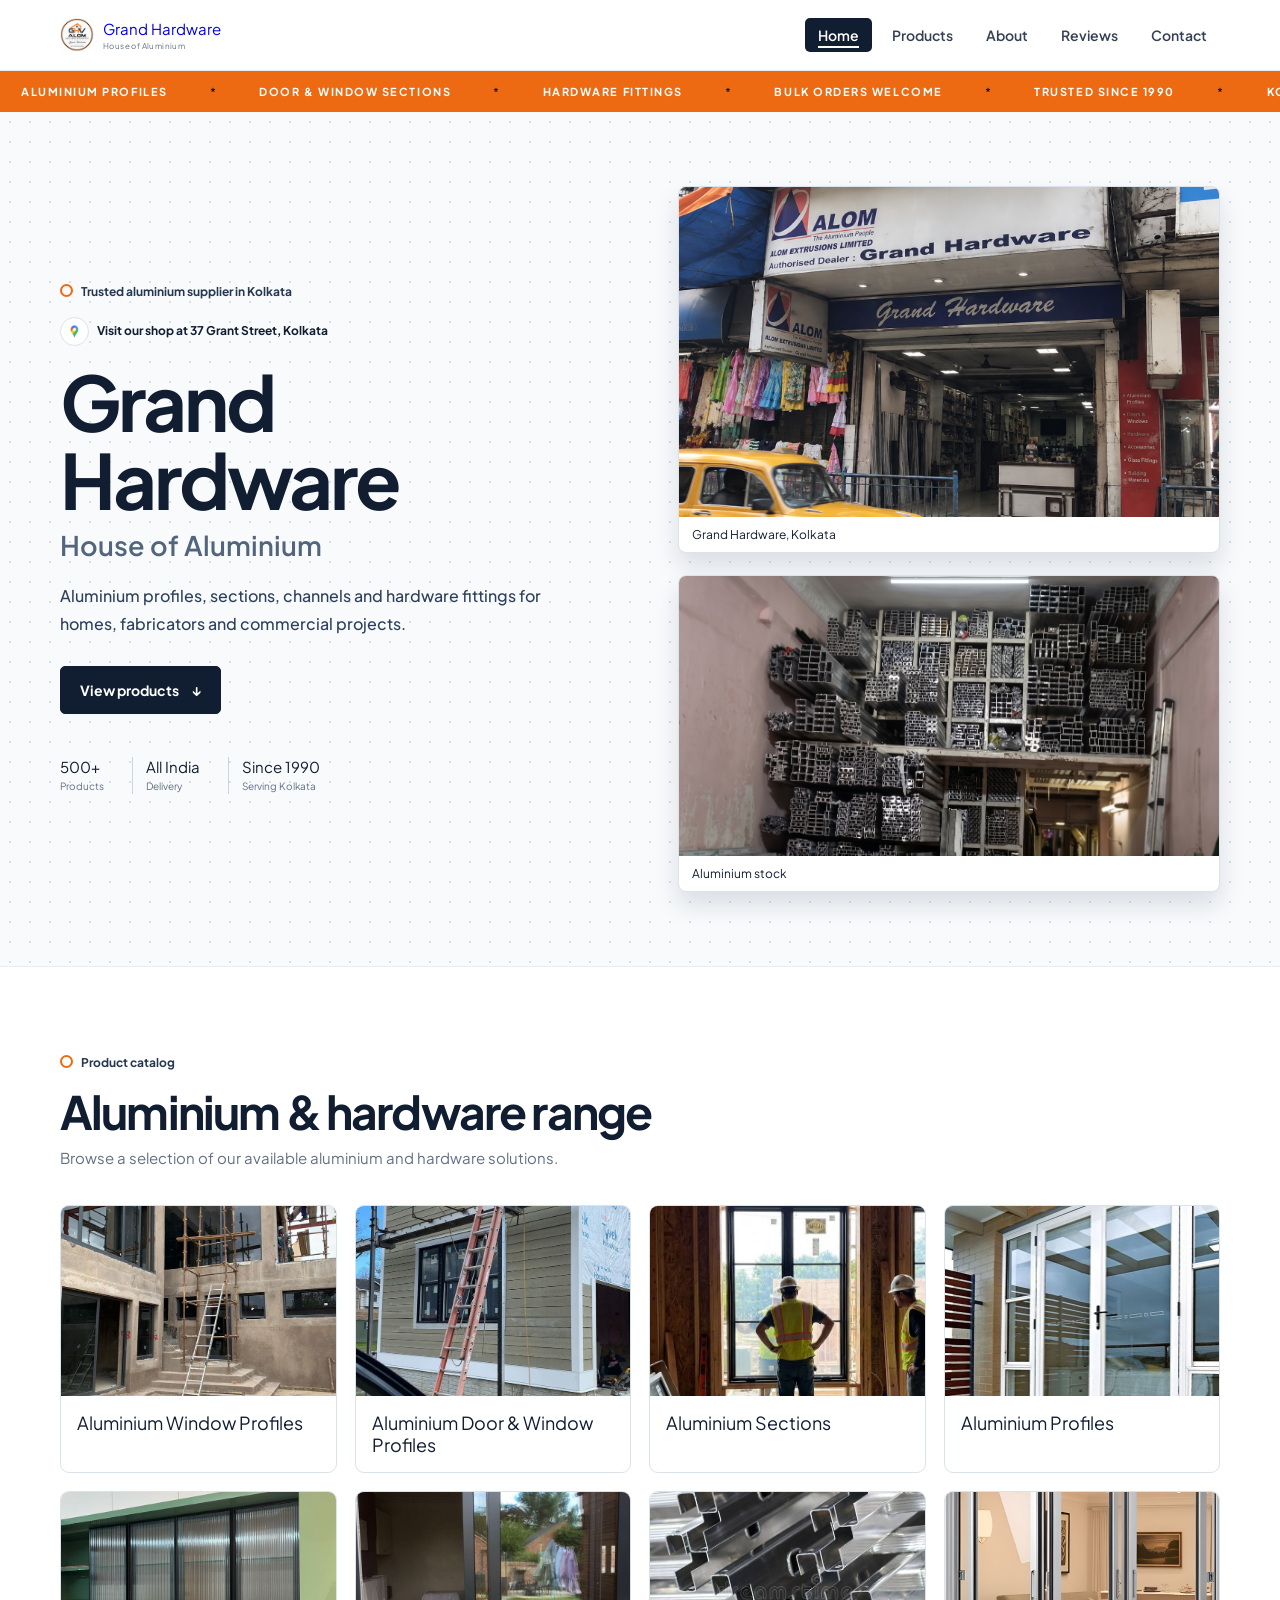
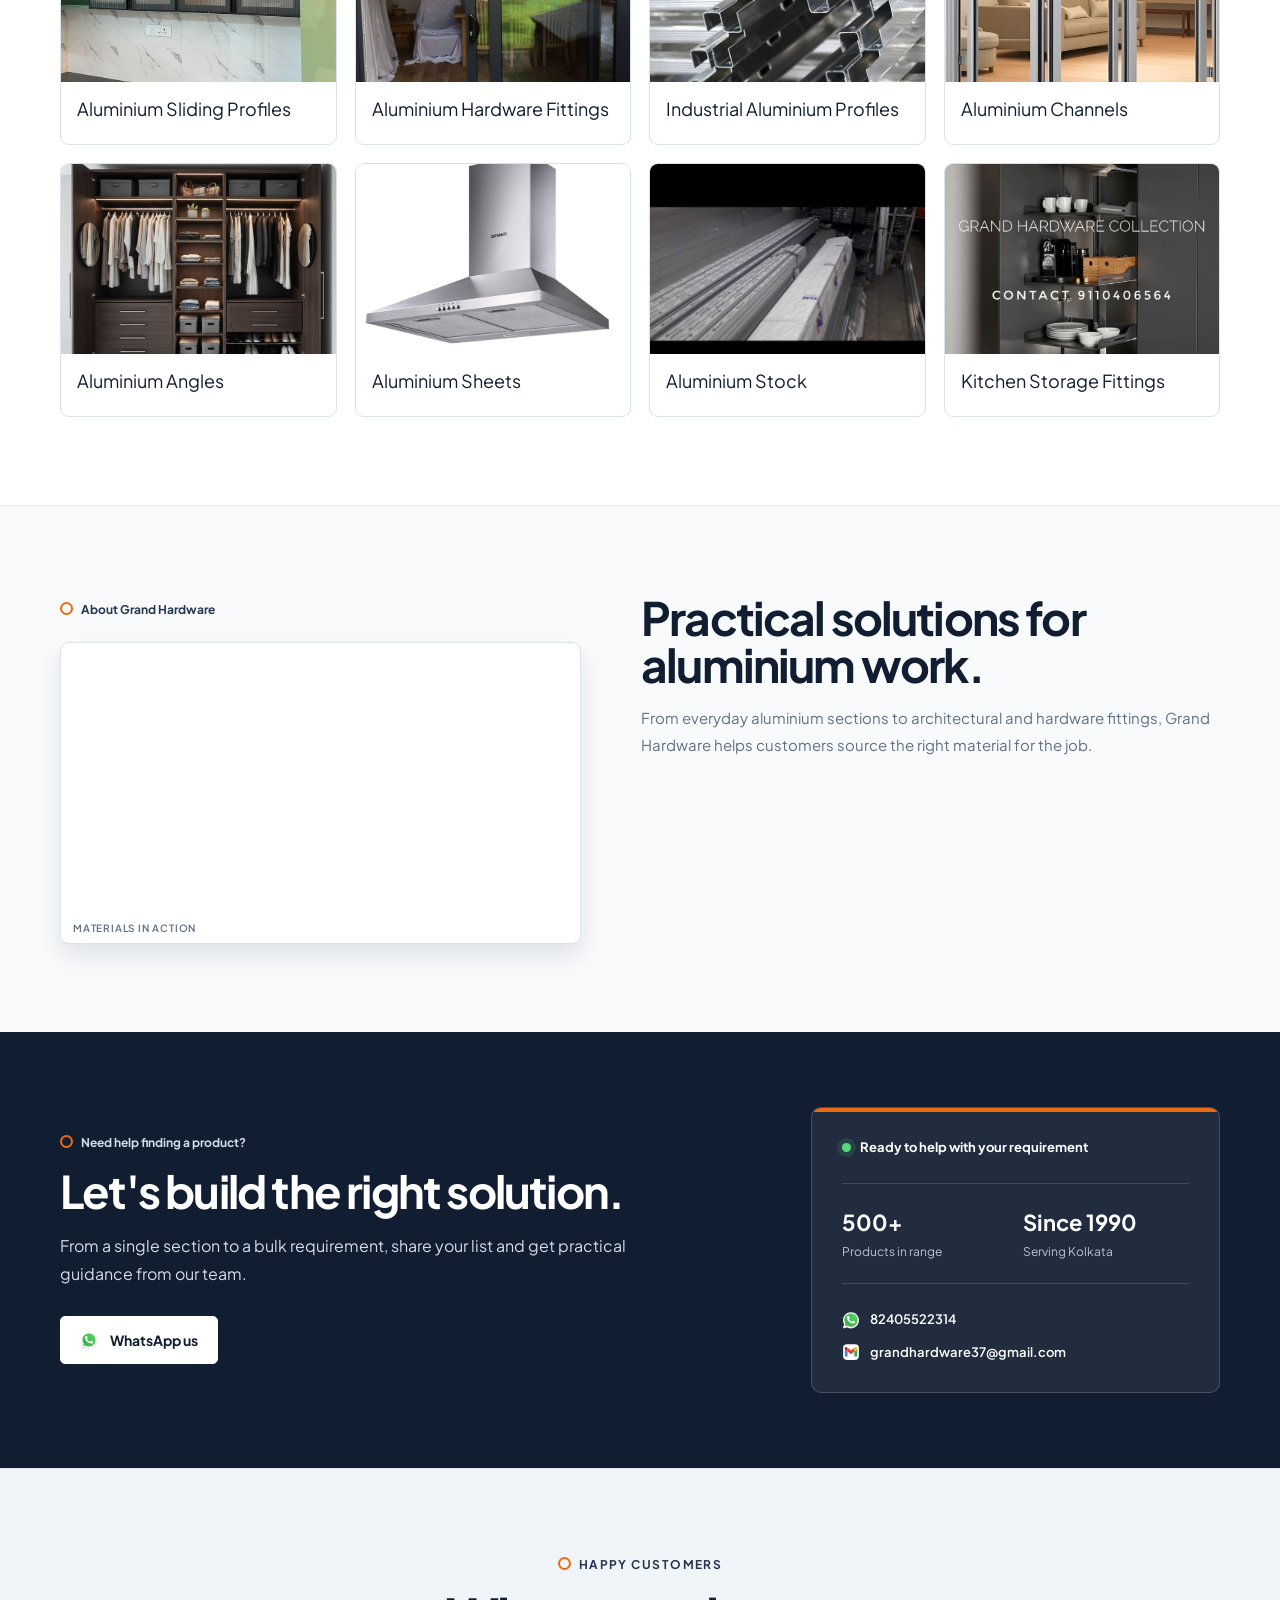
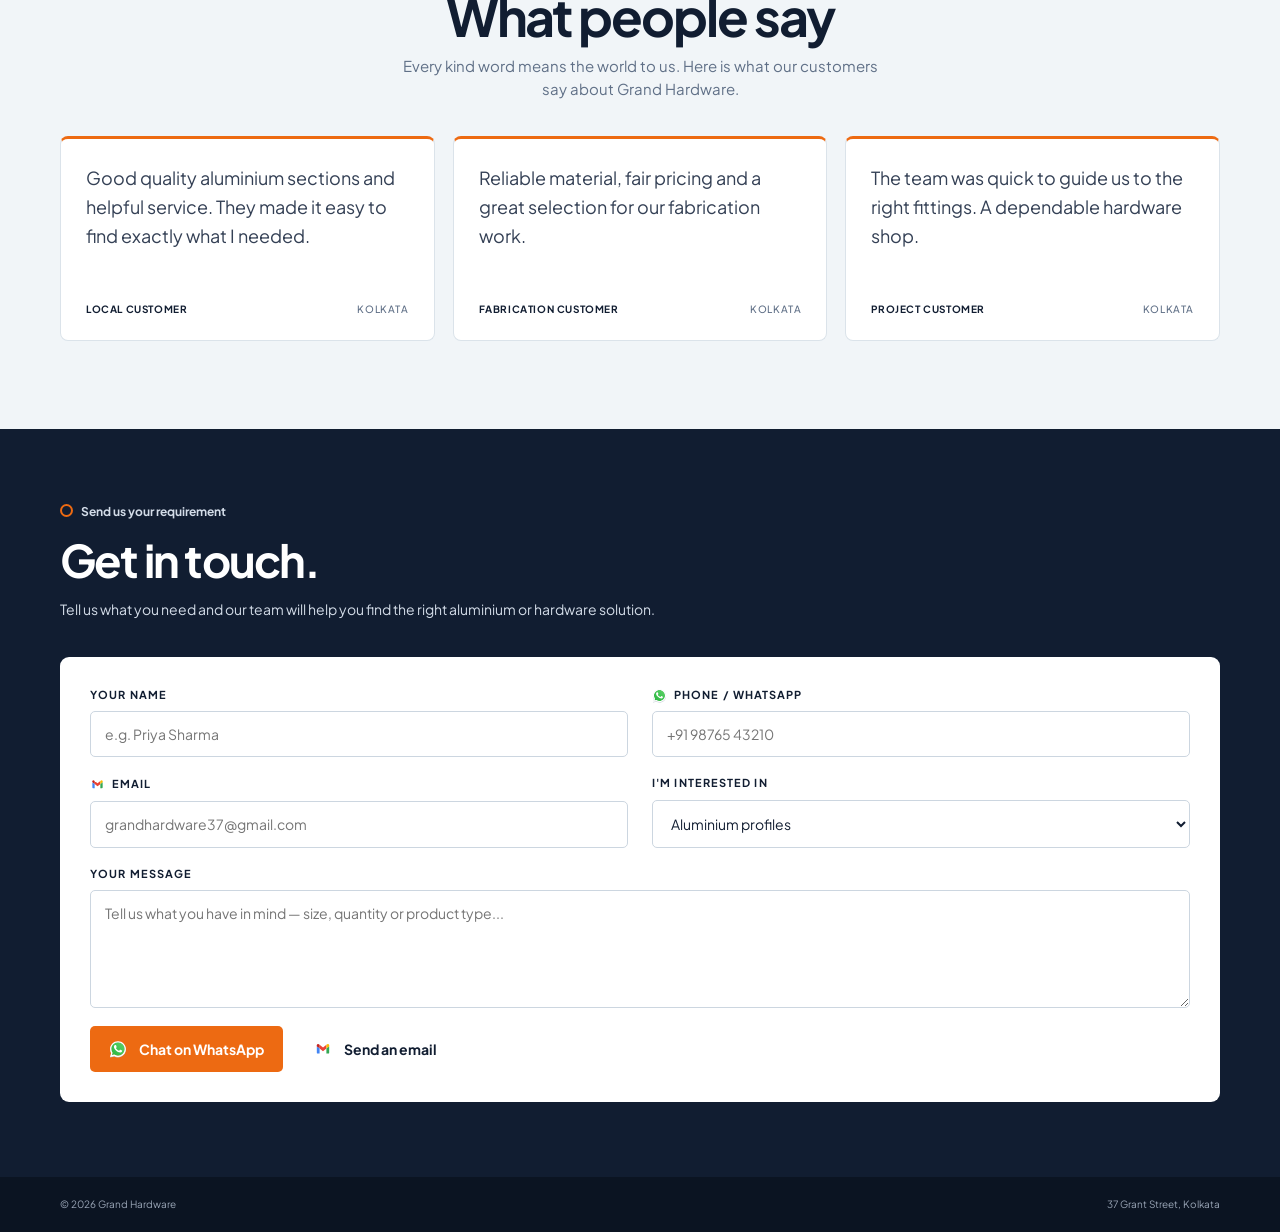
==== index.html @ 037e30e7 "Initial website" ====
<!doctype html>
<html lang="en">
<head>
  <meta charset="utf-8">
  <meta name="viewport" content="width=device-width, initial-scale=1">
  <meta name="description" content="Grand Hardware — aluminium profiles, sections and hardware fittings in Kolkata.">
  <title>Grand Hardware — House of Aluminium</title>
  <link rel="preconnect" href="https://fonts.googleapis.com">
  <link rel="preconnect" href="https://fonts.gstatic.com" crossorigin>
  <link href="https://fonts.googleapis.com/css2?family=Plus+Jakarta+Sans:wght@400;500;600;700;800&display=swap" rel="stylesheet">
  <link rel="stylesheet" href="style.css">
  <style>
    .reviews{background:#f1f5f8}.reviews-title{text-align:center}.reviews-title .label{letter-spacing:.12em;text-transform:uppercase}.reviews-title h2{font-size:52px}.reviews-title>p:last-child{margin-right:auto;margin-left:auto}.review-grid{display:grid;grid-template-columns:repeat(3,1fr);gap:18px}.review-grid blockquote{display:flex;flex-direction:column;min-height:205px;margin:0;padding:25px;background:#fff;border:1px solid var(--line);border-top:3px solid var(--orange);border-radius:8px}.review-grid blockquote>p{margin:0;color:#344055;font:400 18px/1.6 var(--serif)}.review-grid blockquote footer{display:flex;justify-content:space-between;margin-top:auto;padding:18px 0 0;background:transparent;color:var(--muted);font:500 10px var(--sans);text-transform:uppercase;letter-spacing:.06em}.review-grid blockquote b{color:var(--navy)}.contact-form-section{padding-top:0}.contact-heading{max-width:700px;padding-top:75px}.contact-heading>p:last-child{margin:15px 0 0;color:#d3dce8;font-size:14px;line-height:1.7}.contact-form{display:grid;grid-template-columns:1fr 1fr;gap:18px 24px;margin-top:35px;padding:30px;background:#fff;border-radius:9px;color:var(--navy)}.contact-form label{display:grid;gap:8px;font-size:11px;font-weight:700;letter-spacing:.1em;text-transform:uppercase}.contact-form input,.contact-form select,.contact-form textarea{width:100%;padding:13px 14px;border:1px solid #ccd6e0;border-radius:5px;background:#fff;color:var(--navy);font:400 14px var(--sans)}.contact-form input:focus,.contact-form select:focus,.contact-form textarea:focus{outline:2px solid rgba(237,106,18,.35);border-color:var(--orange)}.contact-form textarea{resize:vertical}.contact-form .message{grid-column:1/-1}.contact-form .button{justify-self:start;margin:0;border:0;cursor:pointer}@media(max-width:760px){.product-grid,.review-grid{grid-template-columns:repeat(2,1fr)}.reviews-title h2{font-size:37px}.contact-form{grid-template-columns:1fr;padding:20px}.contact-form .message{grid-column:auto}}@media(max-width:390px){.review-grid{grid-template-columns:1fr}}
  </style>
  <style>
    .ticker{overflow:hidden;background:var(--orange);color:#fff}.ticker-track{display:flex;width:max-content;animation:ticker-scroll 26s linear infinite}.ticker-items{display:flex;flex:none;align-items:center;gap:42px;padding:14px 21px;font:700 11px var(--sans);letter-spacing:.14em;text-transform:uppercase;white-space:nowrap}.ticker-items span::after{content:"*";margin-left:42px;color:#111d31}@keyframes ticker-scroll{to{transform:translateX(-50%)}}@media(prefers-reduced-motion:reduce){.ticker-track{animation:none}}
  </style>
  <style>
    .contact-icon{width:18px;height:18px;object-fit:contain}.contact-form label>span{display:flex;align-items:center;gap:7px}.field-icon{width:15px;height:15px;object-fit:contain}
  </style>
  <style>.contact-form .button.light{color:#fff;background:var(--orange);border-color:var(--orange)}</style>
  <style>.contact-actions{display:flex;flex-wrap:wrap;gap:12px}.contact-actions .button{margin:0}.email-button{color:var(--navy);background:#fff;border-color:var(--navy)}</style>
  <style>
    .contact-panel{display:grid;grid-template-columns:1.25fr .75fr;align-items:center;gap:70px}.contact-copy>p:last-of-type{max-width:570px;margin:18px 0 0;color:#d3dce8;font-size:16px;line-height:1.75}.contact-card{position:relative;overflow:hidden;padding:30px;background:rgba(255,255,255,.07);border:1px solid rgba(255,255,255,.16);border-radius:10px}.contact-card::before{content:"";position:absolute;top:0;left:0;width:100%;height:4px;background:var(--orange)}.availability{display:flex;align-items:center;gap:9px;margin:0;color:#fff;font-size:13px;font-weight:700}.availability span{width:9px;height:9px;background:#55d77a;border-radius:50%;box-shadow:0 0 0 5px rgba(85,215,122,.13)}.contact-stats{display:grid;grid-template-columns:1fr 1fr;gap:15px;margin:26px 0;padding:22px 0;border-top:1px solid rgba(255,255,255,.14);border-bottom:1px solid rgba(255,255,255,.14)}.contact-stats p{display:grid;gap:4px;margin:0}.contact-stats b{font-size:22px}.contact-stats span{color:#b8c4d4;font-size:12px}.contact-links{display:grid;gap:13px}.contact-links a{display:flex;align-items:center;gap:10px;color:#fff;font-size:13px;font-weight:600;text-decoration:none;word-break:break-word}.contact-links a:hover{color:#ffb37c}@media(max-width:760px){.contact-panel{grid-template-columns:1fr;gap:32px}.contact-card{padding:24px}.contact-copy>p:last-of-type{font-size:15px}}
  </style>
  <style>
    .hero-location{display:inline-flex;align-items:center;gap:8px;margin:0 0 17px;color:var(--navy);font-size:12px;font-weight:700;text-decoration:none}.hero-location img{width:29px;height:29px;padding:4px;background:#fff;border:1px solid var(--line);border-radius:50%;object-fit:contain}.hero-location:hover{color:var(--orange)}.location{background:#fff}.location-grid{display:grid;grid-template-columns:.7fr 1fr;align-items:center;gap:80px}.location-marker{display:grid;place-items:center;min-height:300px;background:radial-gradient(circle at 50% 50%,#fff 0 36%,#e9f0f5 37% 100%);border:1px solid var(--line);border-radius:12px}.location-marker img{width:min(220px,70%);height:220px;object-fit:contain;mix-blend-mode:multiply}.location h2{font-size:46px}.location address{margin:22px 0 12px;color:var(--navy);font-size:18px;font-style:normal;font-weight:700;line-height:1.65}.location div>p:last-of-type{max-width:520px;margin:0;color:var(--muted);font-size:16px;line-height:1.75}@media(max-width:760px){.location-grid{grid-template-columns:1fr;gap:30px}.location-marker{min-height:220px}.location-marker img{width:160px;height:160px}.location h2{font-size:37px}}
  </style>
  <style>
    body.intro-open{overflow:hidden}.intro-screen{position:fixed;z-index:100;inset:0;display:grid;place-items:center;overflow:hidden;padding:30px;background:radial-gradient(circle at 15% 20%,#253b5b 0,transparent 30%),radial-gradient(circle at 85% 80%,rgba(237,106,18,.25) 0,transparent 28%),var(--navy);color:#fff;transition:opacity .45s ease,visibility .45s}.intro-screen::before{content:"";position:absolute;inset:24px;border:1px solid rgba(255,255,255,.16);pointer-events:none}.intro-screen.is-hidden{opacity:0;visibility:hidden}.intro-content{position:relative;z-index:1;display:grid;justify-items:center;max-width:720px;text-align:center}.intro-logo{width:150px;height:150px;object-fit:cover;border:5px solid var(--orange);border-radius:50%;box-shadow:0 16px 42px rgba(0,0,0,.35)}.intro-content p{margin:24px 0 12px;color:#ffb37c;font-size:12px;font-weight:800;letter-spacing:.18em;text-transform:uppercase}.intro-content h1{margin:0;font-size:clamp(38px,6vw,74px);font-weight:800;letter-spacing:-.055em;line-height:.98}.intro-content strong{max-width:520px;margin-top:22px;color:#d7e0ec;font-size:16px;line-height:1.6}.intro-enter{display:inline-flex;align-items:center;gap:18px;margin-top:34px;padding:15px 22px;border:1px solid var(--orange);border-radius:5px;background:var(--orange);color:#fff;font:700 14px var(--sans);cursor:pointer;transition:transform .2s,background .2s}.intro-enter:hover{transform:translateY(-3px);background:#ff7a1a}.intro-enter span{font-size:20px;line-height:0}@media(max-width:600px){.intro-screen{padding:24px}.intro-screen::before{inset:14px}.intro-logo{width:120px;height:120px}.intro-content strong{font-size:14px}.intro-enter{margin-top:28px}}
  </style>
  <style>
    .intro-loader{display:grid;gap:11px;width:min(260px,80vw);margin-top:34px;text-align:left}.intro-loader span{display:block;height:4px;overflow:hidden;background:rgba(255,255,255,.22);border-radius:999px}.intro-loader span::after{content:"";display:block;width:0;height:100%;background:var(--orange);border-radius:inherit;animation:intro-load 5s linear forwards}.intro-loader b{color:#d7e0ec;font-size:11px;letter-spacing:.1em;text-transform:uppercase}@keyframes intro-load{to{width:100%}}
  </style>
  <style>.intro-content h1{font-weight:600}.intro-loader span::after{animation-duration:2s}</style>
  <style>
    .about-content{display:grid;grid-template-columns:1fr 230px;align-items:center;gap:32px}.about-video{overflow:hidden;margin:0;border:1px solid var(--line);border-radius:9px;background:#fff;box-shadow:0 12px 24px rgba(20,34,53,.1)}.about-video video{display:block;width:100%;height:165px;object-fit:cover}.about-video figcaption{padding:9px 12px;color:var(--muted);font:600 10px var(--sans);letter-spacing:.08em;text-transform:uppercase}@media(max-width:760px){.about-content{grid-template-columns:1fr;gap:24px}.about-video{max-width:300px}.about-video video{height:190px}}
  </style>
  <style>
    .about-grid{grid-template-columns:.9fr 1fr}.about-side .about-video{width:100%;margin-top:25px}.about-content{display:block}.about-video video{height:270px}@media(max-width:760px){.about-grid{grid-template-columns:1fr}.about-side .about-video{max-width:none}.about-video video{height:240px}}
  </style>
</head>
<body class="intro-open">
  <section class="intro-screen" aria-label="Welcome to Grand Hardware">
    <div class="intro-content">
      <img class="intro-logo" src="logo/WhatsApp%20Image%202026-09-14%20at%2010.08.38%20PM.jpeg" alt="Grand Hardware logo">
      <p>Grand Hardware · Kolkata</p>
      <h1>ALUMINIUM. HARDWARE.<br>BUILT TO LAST.</h1>
      <strong>Trusted materials for homes, fabricators and commercial projects.</strong>
      <div class="intro-loader" aria-label="Loading website"><span></span><b>Loading your experience</b></div>
    </div>
  </section>
  <header class="header">
    <div class="container nav-wrap">
      <a class="brand" href="#home"><img src="logo/WhatsApp%20Image%202026-09-14%20at%2010.08.38%20PM.jpeg" alt="Grand Hardware logo"><span><b>Grand Hardware</b><small>House of Aluminium</small></span></a>
      <button class="menu-button" aria-label="Open menu" aria-expanded="false">Menu</button>
      <nav class="nav" aria-label="Main navigation"><a class="active" href="#home">Home</a><a href="#products">Products</a><a href="#about">About</a><a href="#reviews">Reviews</a><a href="#contact">Contact</a></nav>
    </div>
  </header>
  <section class="ticker" aria-label="Grand Hardware highlights">
    <div class="ticker-track">
      <div class="ticker-items"><span>Aluminium Profiles</span><span>Door &amp; Window Sections</span><span>Hardware Fittings</span><span>Bulk Orders Welcome</span><span>Trusted Since 1990</span><span>Kolkata Delivery</span></div>
      <div class="ticker-items" aria-hidden="true"><span>Aluminium Profiles</span><span>Door &amp; Window Sections</span><span>Hardware Fittings</span><span>Bulk Orders Welcome</span><span>Trusted Since 1990</span><span>Kolkata Delivery</span></div>
    </div>
  </section>

  <main>
    <section class="hero" id="home">
      <div class="container hero-grid">
        <div class="hero-copy">
          <p class="label">Trusted aluminium supplier in Kolkata</p>
          <a class="hero-location" href="https://www.google.com/maps/search/?api=1&amp;query=37+Grant+Street,+Kolkata,+West+Bengal+700013" target="_blank" rel="noopener"><img src="map%20logo/f1f869091988a0e482808ad072201080.jpg" alt="Map pin"><span>Visit our shop at 37 Grant Street, Kolkata</span></a>
          <h1>Grand Hardware</h1>
          <p class="subhead">House of Aluminium</p>
          <p class="intro">Aluminium profiles, sections, channels and hardware fittings for homes, fabricators and commercial projects.</p>
          <a class="button" href="#products">View products <span>↓</span></a>
          <div class="quick-stats"><span><b>500+</b> Products</span><span><b>All India</b> Delivery</span><span><b>Since 1990</b> Serving Kolkata</span></div>
        </div>
        <div class="shop-images">
          <figure class="shop-main"><img src="product%20image%20box/shop4.png" alt="Grand Hardware shop front"><figcaption>Grand Hardware, Kolkata</figcaption></figure>
          <figure class="shop-small"><img src="product%20image%20box/stock.png" alt="Aluminium stock at Grand Hardware"><figcaption>Aluminium stock</figcaption></figure>
        </div>
      </div>
    </section>

    <section class="products section" id="products">
      <div class="container">
        <div class="section-title"><p class="label">Product catalog</p><h2>Aluminium &amp; hardware range</h2><p>Browse a selection of our available aluminium and hardware solutions.</p></div>
        <div class="product-grid">
          <article class="product-card"><div class="product-image"><img src="product%20image%20box/1.jpg.jpeg" alt="Aluminium window installation" loading="lazy" decoding="async"></div><h3>Aluminium Window Profiles</h3></article>
          <article class="product-card"><div class="product-image"><img src="product%20image%20box/2.jpg.jpeg" alt="Aluminium window frame installation" loading="lazy" decoding="async"></div><h3>Aluminium Door &amp; Window Profiles</h3></article>
          <article class="product-card"><div class="product-image"><img src="product%20image%20box/3.jpg.jpeg" alt="Aluminium profile work" loading="lazy" decoding="async"></div><h3>Aluminium Sections</h3></article>
          <article class="product-card"><div class="product-image"><img src="product%20image%20box/4.jpg.jpeg" alt="Aluminium product" loading="lazy" decoding="async"></div><h3>Aluminium Profiles</h3></article>
          <article class="product-card"><div class="product-image"><img src="product%20image%20box/5.jpg.jpeg" alt="Aluminium work" loading="lazy" decoding="async"></div><h3>Aluminium Sliding Profiles</h3></article>
          <article class="product-card"><div class="product-image"><img src="product%20image%20box/6.jpg.jpeg" alt="Aluminium fitting" loading="lazy" decoding="async"></div><h3>Aluminium Hardware Fittings</h3></article>
          <article class="product-card"><div class="product-image"><img src="product%20image%20box/7.jpg.jpeg" alt="Aluminium product detail" loading="lazy" decoding="async"></div><h3>Industrial Aluminium Profiles</h3></article>
          <article class="product-card"><div class="product-image"><img src="product%20image%20box/8.jpg.jpeg" alt="Aluminium product" loading="lazy" decoding="async"></div><h3>Aluminium Channels</h3></article>
          <article class="product-card"><div class="product-image"><img src="product%20image%20box/9.jpg.jpeg" alt="Aluminium product" loading="lazy" decoding="async"></div><h3>Aluminium Angles</h3></article>
          <article class="product-card"><div class="product-image"><img src="product%20image%20box/11.jpg.jpeg" alt="Aluminium hardware product" loading="lazy" decoding="async"></div><h3>Aluminium Sheets</h3></article>
          <article class="product-card"><div class="product-image"><img src="product%20image%20box/6145209314604421804.jpg" alt="Aluminium stock bundles" loading="lazy" decoding="async"></div><h3>Aluminium Stock</h3></article>
          <article class="product-card"><div class="product-image"><img src="product%20image%20box/6145209314604421810.jpg" alt="Kitchen hardware storage fitting" loading="lazy" decoding="async"></div><h3>Kitchen Storage Fittings</h3></article>
        </div>
      </div>
    </section>

    <section class="section about" id="about"><div class="container about-grid"><div class="about-side"><p class="label">About Grand Hardware</p><figure class="about-video"><video autoplay muted loop playsinline aria-label="Aluminium installation work"><source src="video/Workers_processing_and_installin%E2%80%A6_20260915000203_gwr_video_mvp.mp4" type="video/mp4"></video><figcaption>Materials in action</figcaption></figure></div><div class="about-content"><h2>Practical solutions for aluminium work.</h2><p>From everyday aluminium sections to architectural and hardware fittings, Grand Hardware helps customers source the right material for the job.</p></div></div></section>
    <section class="contact" id="contact">
      <div class="container contact-panel">
        <div class="contact-copy"><p class="label">Need help finding a product?</p><h2>Let's build the right solution.</h2><p>From a single section to a bulk requirement, share your list and get practical guidance from our team.</p><a class="button light" href="https://wa.me/82405522314" target="_blank" rel="noopener"><img class="contact-icon" src="all%20svg%20logo/whatsapp-svgrepo-com.svg" alt="">WhatsApp us</a></div>
        <aside class="contact-card">
          <p class="availability"><span></span>Ready to help with your requirement</p>
          <div class="contact-stats"><p><b>500+</b><span>Products in range</span></p><p><b>Since 1990</b><span>Serving Kolkata</span></p></div>
          <div class="contact-links"><a href="tel:82405522314"><img class="contact-icon" src="all%20svg%20logo/whatsapp-svgrepo-com.svg" alt="">82405522314</a><a href="mailto:grandhardware37@gmail.com"><img class="contact-icon" src="all%20svg%20logo/gmail-svgrepo-com.svg" alt="">grandhardware37@gmail.com</a></div>
        </aside>
      </div>
    </section>
    <section class="reviews section" id="reviews">
      <div class="container">
        <div class="section-title reviews-title"><p class="label">Happy customers</p><h2>What people say</h2><p>Every kind word means the world to us. Here is what our customers say about Grand Hardware.</p></div>
        <div class="review-grid">
          <blockquote><p>Good quality aluminium sections and helpful service. They made it easy to find exactly what I needed.</p><footer><b>Local customer</b><span>Kolkata</span></footer></blockquote>
          <blockquote><p>Reliable material, fair pricing and a great selection for our fabrication work.</p><footer><b>Fabrication customer</b><span>Kolkata</span></footer></blockquote>
          <blockquote><p>The team was quick to guide us to the right fittings. A dependable hardware shop.</p><footer><b>Project customer</b><span>Kolkata</span></footer></blockquote>
        </div>
      </div>
    </section>
    <section class="contact contact-form-section" id="inquiry">
      <div class="container">
        <div class="contact-heading"><p class="label">Send us your requirement</p><h2>Get in touch.</h2><p>Tell us what you need and our team will help you find the right aluminium or hardware solution.</p></div>
        <form class="contact-form">
          <label>Your name<input name="name" type="text" placeholder="e.g. Priya Sharma" autocomplete="name" required></label>
          <label><span><img class="field-icon" src="all%20svg%20logo/whatsapp-svgrepo-com.svg" alt="">Phone / WhatsApp</span><input name="phone" type="tel" placeholder="+91 98765 43210" autocomplete="tel" required></label>
          <label><span><img class="field-icon" src="all%20svg%20logo/gmail-svgrepo-com.svg" alt="">Email</span><input name="email" type="email" placeholder="grandhardware37@gmail.com" autocomplete="email"></label>
          <label>I'm interested in<select name="interest"><option>Aluminium profiles</option><option>Hardware fittings</option><option>Aluminium sections</option><option>Bulk order</option></select></label>
          <label class="message">Your message<textarea name="text" rows="5" placeholder="Tell us what you have in mind — size, quantity or product type..." required></textarea></label>
          <div class="contact-actions"><button class="button light" type="button" data-contact-action="whatsapp"><img class="contact-icon" src="all%20svg%20logo/whatsapp-svgrepo-com.svg" alt="">Chat on WhatsApp</button><button class="button email-button" type="button" data-contact-action="email"><img class="contact-icon" src="all%20svg%20logo/gmail-svgrepo-com.svg" alt="">Send an email</button></div>
        </form>
      </div>
    </section>
  </main>
  <footer><div class="container"><span>© 2026 Grand Hardware</span><span>37 Grant Street, Kolkata</span></div></footer>
  <script src="script.js"></script>
</body>
</html>
---- style.css ----
:root {
    --navy: #111d31;
    --muted: #607087;
    --paper: #f8fafc;
    --line: #dbe3ea;
    --orange: #ed6a12;
    --serif: "Plus Jakarta Sans", Arial, sans-serif;
    --sans: "Plus Jakarta Sans", Arial, sans-serif
}

* {
    box-sizing: border-box
}

html {
    scroll-behavior: smooth
}

body {
    margin: 0;
    overflow-x: hidden;
    color: var(--navy);
    background: var(--paper);
    font-family: var(--sans);
    font-size: 16px;
    line-height: 1.5
}

.container {
    width: min(1160px, calc(100% - 40px));
    margin: auto
}

.header {
    position: sticky;
    top: 0;
    z-index: 10;
    background: rgba(255, 255, 255, .94);
    border-bottom: 1px solid #e7ebef;
    backdrop-filter: blur(10px);
    animation: header-in .5s ease both
}

.nav-wrap {
    height: 70px;
    display: flex;
    align-items: center;
    justify-content: space-between
}

.brand {
    display: flex;
    align-items: center;
    gap: 9px;
    text-decoration: none
}

.brand img {
    width: 34px;
    height: 34px;
    object-fit: cover;
    border-radius: 7px
}

.brand span {
    display: grid
}

.brand b {
    font: 400 15px var(--serif)
}

.brand small {
    margin-top: 2px;
    color: var(--muted);
    font-size: 8px;
    letter-spacing: .05em
}

.nav {
    display: flex;
    gap: 7px
}

.nav a {
    position: relative;
    padding: 8px 13px;
    border-radius: 5px;
    color: #344055;
    font: 600 14px var(--serif);
    text-decoration: none;
    transition: background .2s, color .2s, transform .2s
}

.nav a:hover {
    background: #edf1f5;
    transform: translateY(-1px)
}

.nav a.active {
    color: #fff;
    background: var(--navy)
}

.nav a::after {
    content: "";
    position: absolute;
    right: 13px;
    bottom: 4px;
    left: 13px;
    height: 2px;
    background: var(--orange);
    transform: scaleX(0);
    transition: transform .2s
}

.nav a:hover::after,
.nav a.active::after {
    transform: scaleX(1)
}

.nav a.active::after {
    background: #fff
}

.menu-button {
    display: none
}

.hero {
    min-height: 600px;
    display: grid;
    align-items: center;
    background-image: radial-gradient(#d8e0e8 1px, transparent 1px);
    background-size: 20px 20px
}

.hero-grid {
    display: grid;
    grid-template-columns: 1fr 1fr;
    align-items: center;
    gap: 75px;
    padding: 74px 0
}

.label {
    margin: 0 0 18px;
    color: #253750;
    font: 700 12px var(--serif)
}

.label::before {
    content: "";
    display: inline-block;
    width: 9px;
    height: 9px;
    margin-right: 8px;
    border: 2px solid var(--orange);
    border-radius: 50%;
    vertical-align: -1px
}

.hero h1,
.section h2,
.contact h2 {
    margin: 0;
    font: 700 clamp(47px, 6vw, 76px)/1.02 var(--serif);
    letter-spacing: -.04em
}

.subhead {
    margin: 10px 0 20px;
    color: #53647d;
    font: 600 27px var(--serif)
}

.intro {
    max-width: 510px;
    margin: 0;
    color: #2d405a;
    font: 500 16px/1.75 var(--serif)
}

.button {
    display: inline-flex;
    align-items: center;
    gap: 12px;
    margin-top: 28px;
    padding: 14px 19px;
    color: #fff;
    background: var(--navy);
    border: 1px solid var(--navy);
    border-radius: 5px;
    font: 700 14px var(--serif);
    text-decoration: none;
    transition: transform .2s, box-shadow .2s
}

.button:hover {
    transform: translateY(-2px);
    box-shadow: 0 9px 18px rgba(17, 29, 49, .15)
}

.quick-stats {
    display: flex;
    gap: 28px;
    margin-top: 43px;
    color: var(--muted);
    font-size: 10px
}

.quick-stats span {
    display: grid;
    gap: 3px;
    padding-left: 13px;
    border-left: 1px solid #cbd5df
}

.quick-stats span:first-child {
    padding-left: 0;
    border: 0
}

.quick-stats b {
    color: var(--navy);
    font: 400 15px var(--serif)
}

.shop-images {
    display: grid;
    gap: 22px
}

.shop-images figure {
    margin: 0;
    overflow: hidden;
    border: 1px solid #dce3ea;
    border-radius: 8px;
    background: #fff;
    box-shadow: 0 13px 25px rgba(20, 34, 53, .13)
}

.shop-images img {
    display: block;
    width: 100%;
    transition: transform .45s ease
}

.shop-main img {
    height: 330px;
    object-fit: cover;
    object-position: center
}

.shop-small img {
    height: 280px;
    object-fit: cover;
    object-position: center
}

.shop-images figure:hover img,
.product-card:hover img {
    transform: scale(1.045)
}

figcaption {
    padding: 10px 13px;
    font: 400 12px var(--serif)
}

.section {
    padding: 88px 0;
    background: #fff;
    border-top: 1px solid #e8edf1
}

.section-title {
    margin-bottom: 36px
}

.section-title h2,
.about h2 {
    font-size: 46px
}

.section-title>p:last-child {
    max-width: 500px;
    margin: 12px 0 0;
    color: var(--muted);
    font-size: 15px
}

.product-grid {
    display: grid;
    grid-template-columns: repeat(4, 1fr);
    gap: 18px
}

.product-card {
    overflow: hidden;
    background: #fff;
    border: 1px solid var(--line);
    border-radius: 9px;
    transition: transform .22s, box-shadow .22s
}

.product-card:hover {
    transform: translateY(-4px);
    box-shadow: 0 12px 22px rgba(20, 34, 53, .1)
}

.product-image {
    height: 190px;
    background: #f0f3f6;
    overflow: hidden
}

.product-image img {
    width: 100%;
    height: 100%;
    object-fit: cover;
    transition: transform .45s ease
}

.product-card h3 {
    min-height: 62px;
    margin: 0;
    padding: 16px;
    font: 400 18px/1.2 var(--serif)
}

.about {
    background: var(--paper)
}

.about-grid {
    display: grid;
    grid-template-columns: .55fr 1fr;
    gap: 60px
}

.about-grid .label {
    margin-top: 8px
}

.about h2 {
    max-width: 600px
}

.about p:last-child {
    max-width: 650px;
    margin: 18px 0 0;
    color: var(--muted);
    font-size: 15px;
    line-height: 1.75
}

.contact {
    padding: 75px 0;
    background: var(--navy);
    color: #fff
}

.contact .label {
    color: #d3dce8
}

.contact h2 {
    font-size: 45px
}

.contact .light {
    color: var(--navy);
    background: #fff;
    border-color: #fff
}

footer {
    padding: 20px 0;
    background: #0b1422;
    color: #9aa6b7;
    font-size: 10px
}

footer .container {
    display: flex;
    justify-content: space-between
}

@keyframes header-in {
    from {
        opacity: 0;
        transform: translateY(-9px)
    }

    to {
        opacity: 1;
        transform: none
    }
}

@media(max-width:760px) {
    .container {
        width: min(100% - 32px, 560px)
    }

    .header {
        height: 64px
    }

    .nav-wrap {
        height: 64px
    }

    .menu-button {
        display: block;
        padding: 7px 0;
        border: 0;
        background: transparent;
        color: var(--navy);
        font: 600 12px var(--sans)
    }

    .nav {
        position: absolute;
        top: 64px;
        right: 0;
        left: 0;
        display: grid;
        gap: 2px;
        padding: 12px 16px 16px;
        background: #fff;
        border-bottom: 1px solid var(--line);
        opacity: 0;
        transform: translateY(-8px);
        pointer-events: none;
        transition: .2s
    }

    .nav.open {
        opacity: 1;
        transform: none;
        pointer-events: auto
    }

    .hero {
        min-height: 0
    }

    .hero-grid {
        grid-template-columns: 1fr;
        gap: 42px;
        padding: 60px 0
    }

    .hero h1 {
        font-size: 52px
    }

    .subhead {
        font-size: 22px
    }

    .quick-stats {
        gap: 13px;
        margin-top: 33px
    }

    .quick-stats b {
        font-size: 13px
    }

    .shop-images {
        gap: 18px
    }

    .shop-main img {
        height: 280px
    }

    .shop-small img {
        height: 240px
    }

    .product-grid {
        grid-template-columns: repeat(2, 1fr);
        gap: 12px
    }

    .product-image {
        height: 155px
    }

    .product-card h3 {
        min-height: 58px;
        padding: 13px;
        font-size: 16px
    }

    .section {
        padding: 64px 0
    }

    .section-title h2,
    .about h2,
    .contact h2 {
        font-size: 37px
    }

    .about-grid {
        grid-template-columns: 1fr;
        gap: 8px
    }

    .about-grid .label {
        margin: 0
    }

    .contact {
        padding: 60px 0
    }

    footer .container {
        display: grid;
        gap: 5px
    }
}

@media(max-width:390px) {
    .product-grid {
        grid-template-columns: 1fr
    }

    .product-image {
        height: 220px
    }
}

@media(max-width:480px) {
    .container {
        width: min(100% - 28px, 560px)
    }

    .hero-grid {
        padding: 42px 0;
        gap: 32px
    }

    .hero h1 {
        font-size: clamp(40px, 13vw, 52px)
    }

    .hero-location {
        align-items: flex-start;
        line-height: 1.4
    }

    .quick-stats {
        display: grid;
        grid-template-columns: 1fr 1fr;
        gap: 14px;
        margin-top: 30px
    }

    .quick-stats span:nth-child(3) {
        grid-column: 1 / -1;
        padding-left: 0;
        border-left: 0
    }

    .shop-main img,
    .shop-small img {
        height: 220px
    }

    .product-grid,
    .review-grid {
        grid-template-columns: 1fr
    }

    .product-image {
        height: 210px
    }

    .section,
    .contact {
        padding: 52px 0
    }

    .section-title h2,
    .about h2,
    .contact h2,
    .reviews-title h2,
    .location h2 {
        font-size: 32px
    }

    .contact-stats {
        gap: 10px
    }

    .contact-stats b {
        font-size: 18px
    }
}

@media(prefers-reduced-motion:reduce) {

    *,
    *::before,
    *::after {
        scroll-behavior: auto !important;
        transition: none !important;
        animation: none !important
    }
}
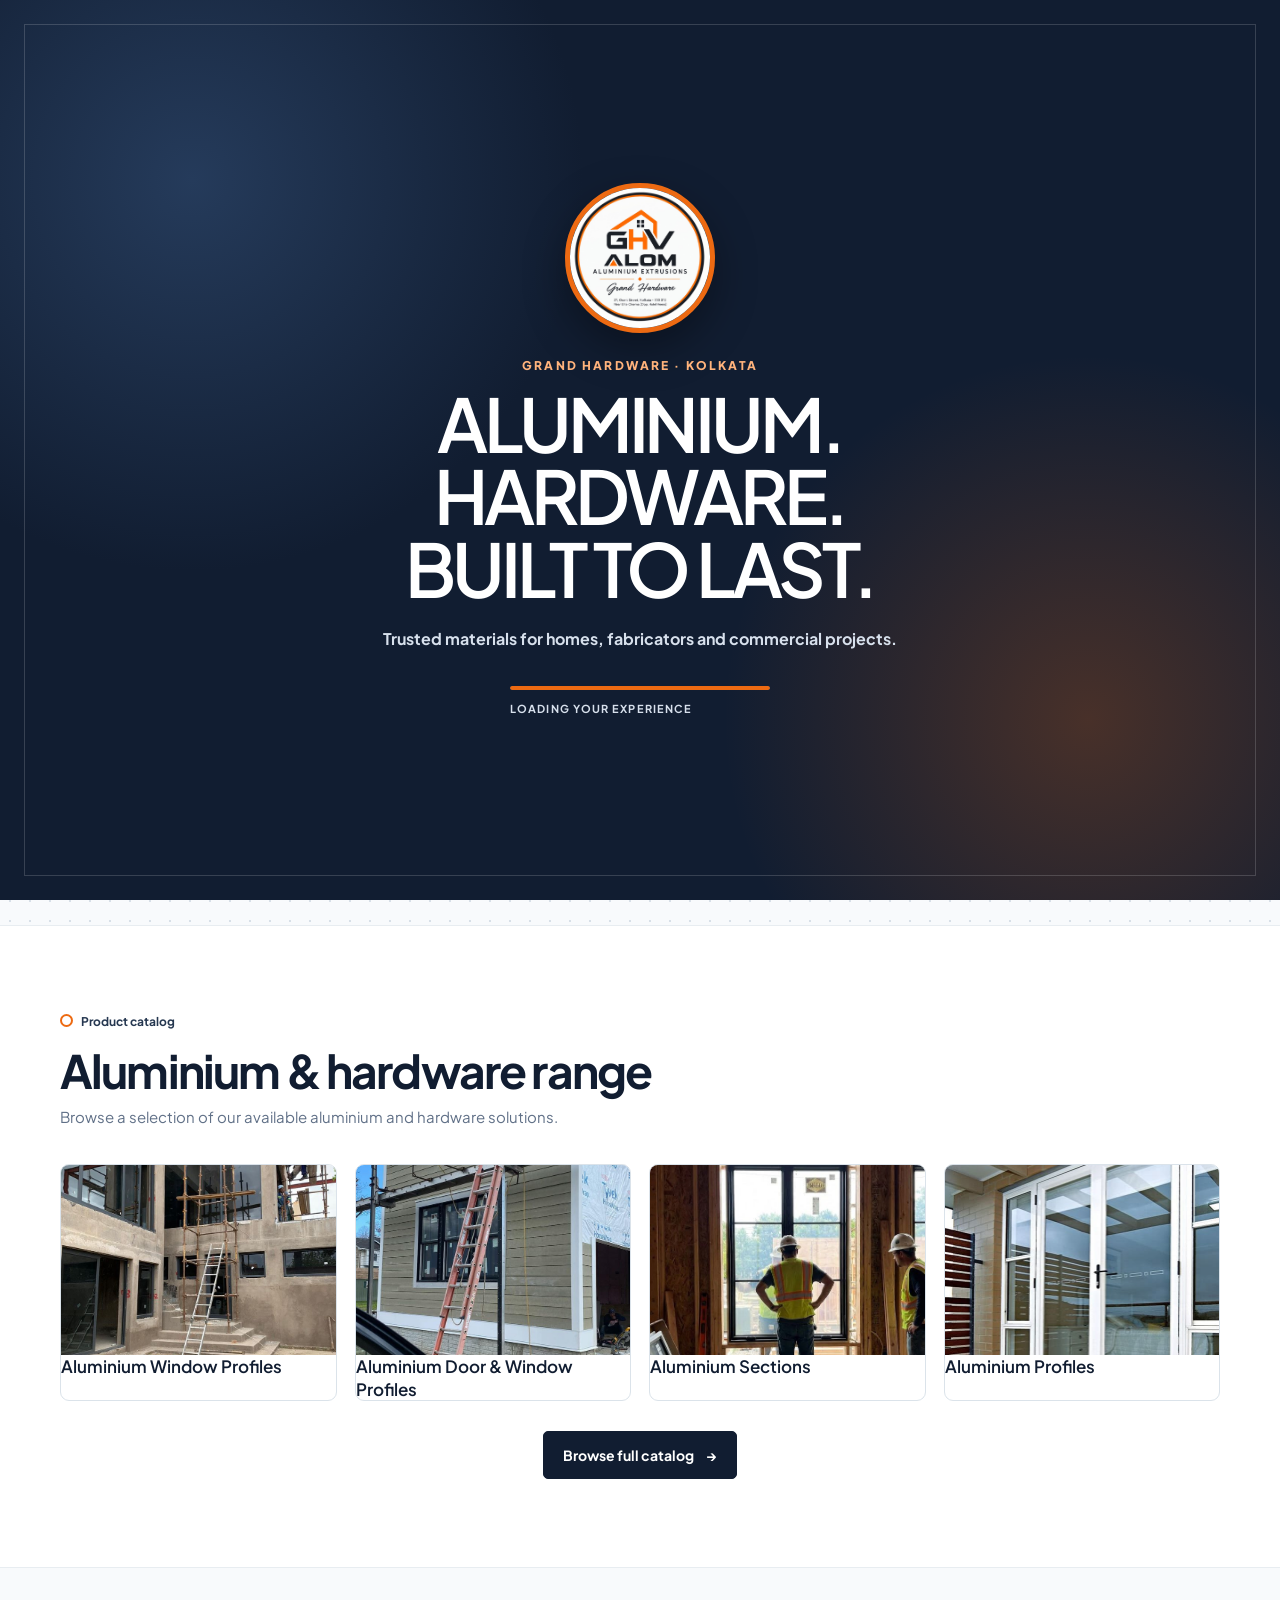
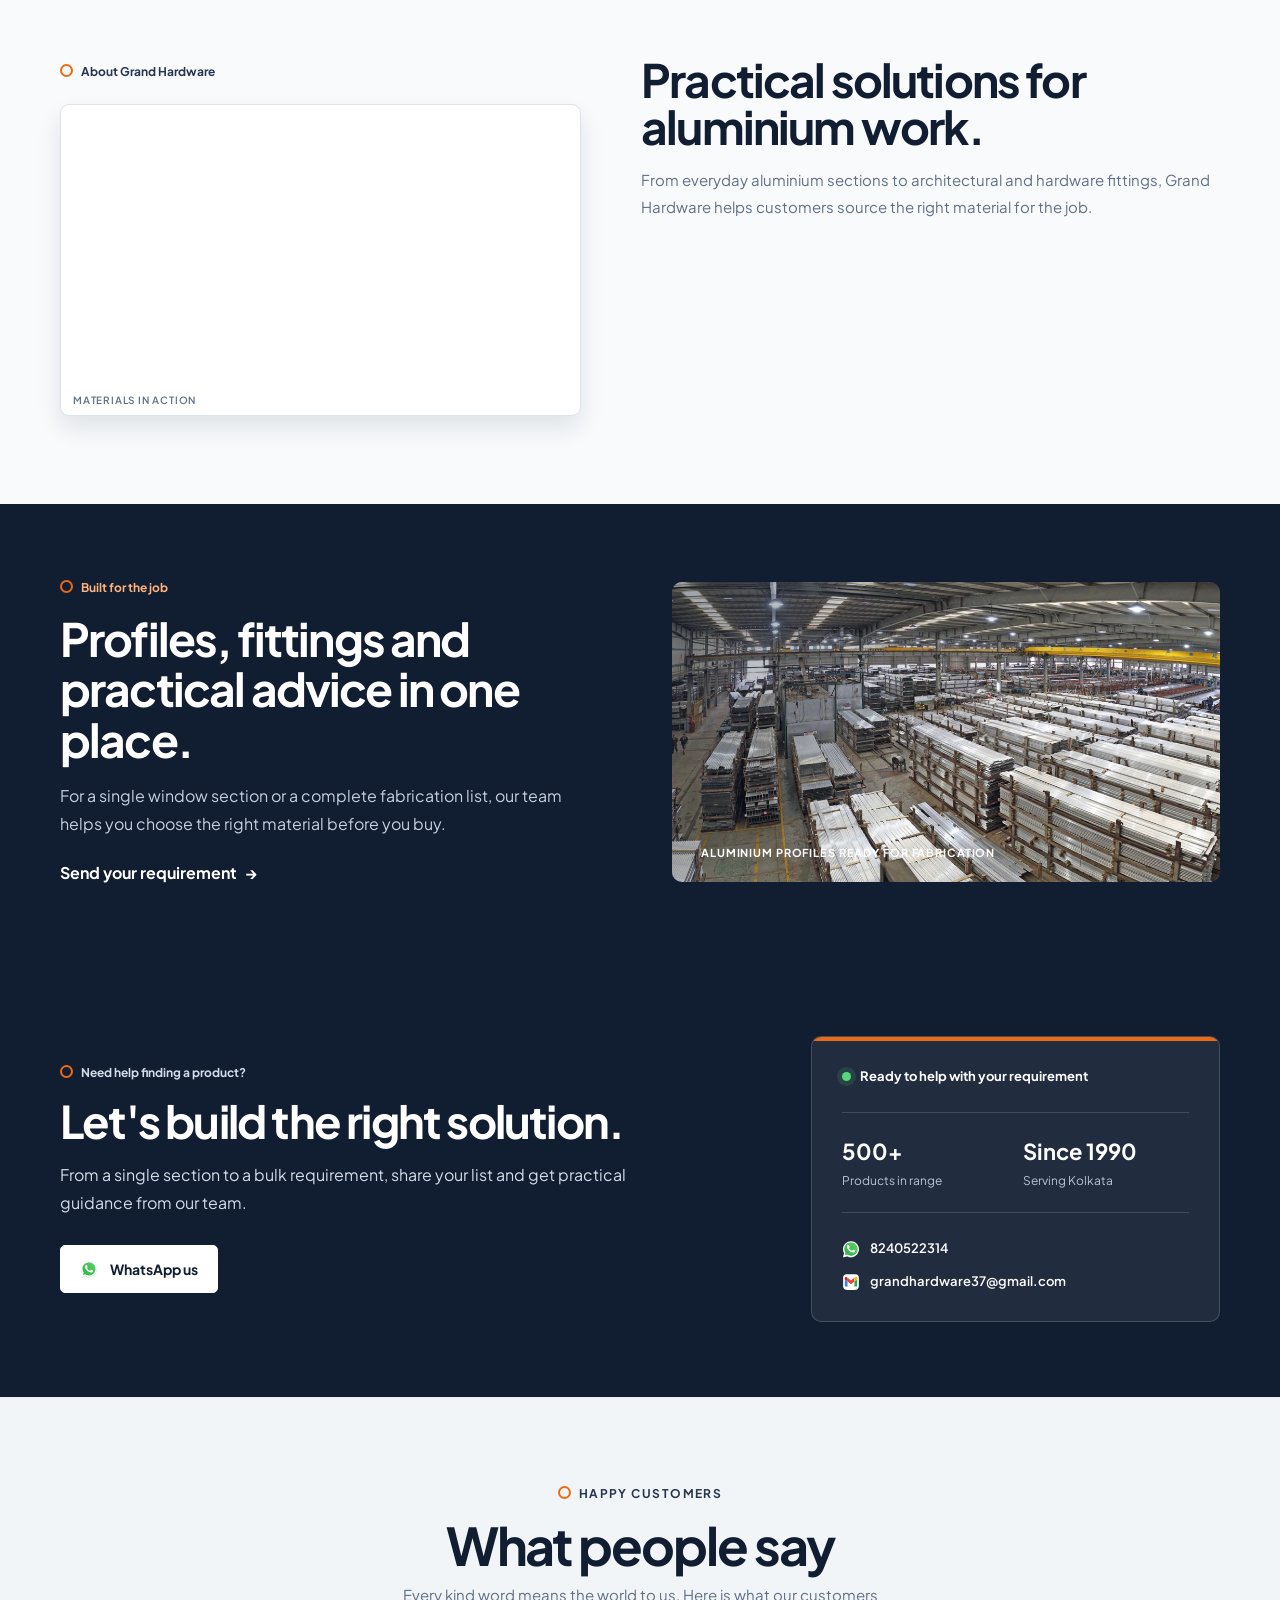
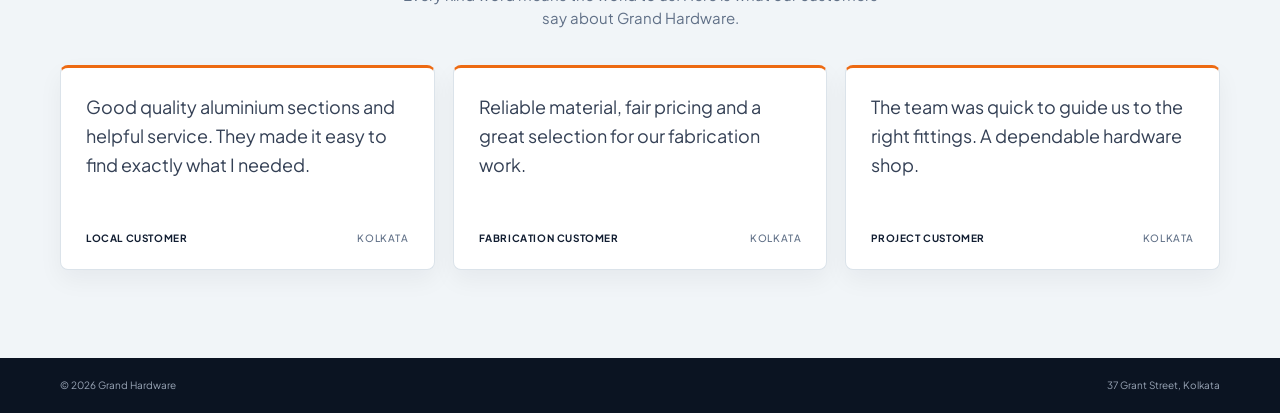
==== commit c5941dbb: "Updated website" ====
--- a/index.html
+++ b/index.html
@@ -14,6 +14,9 @@
   </style>
   <style>
     .ticker{overflow:hidden;background:var(--orange);color:#fff}.ticker-track{display:flex;width:max-content;animation:ticker-scroll 26s linear infinite}.ticker-items{display:flex;flex:none;align-items:center;gap:42px;padding:14px 21px;font:700 11px var(--sans);letter-spacing:.14em;text-transform:uppercase;white-space:nowrap}.ticker-items span::after{content:"*";margin-left:42px;color:#111d31}@keyframes ticker-scroll{to{transform:translateX(-50%)}}@media(prefers-reduced-motion:reduce){.ticker-track{animation:none}}
+  </style>
+  <style>
+    .home-loop{max-width:470px;overflow:hidden;margin:0 0 18px;color:#253750;font:700 12px var(--sans);letter-spacing:.08em;text-transform:uppercase;white-space:nowrap}.home-loop-track{display:flex;width:max-content;animation:home-loop-scroll 18s linear infinite}.home-loop-items{display:flex;flex:none;gap:30px;padding-right:30px}.home-loop span::before{content:"•";margin-right:10px;color:var(--orange)}@keyframes home-loop-scroll{to{transform:translateX(-50%)}}@media(prefers-reduced-motion:reduce){.home-loop-track{animation:none}}@media(max-width:768px){.home-loop{max-width:100%;margin-bottom:14px;font-size:10px;letter-spacing:.06em}.hero-location{margin-bottom:14px;line-height:1.45}.hero-location img{width:26px;height:26px}}
   </style>
   <style>
     .contact-icon{width:18px;height:18px;object-fit:contain}.contact-form label>span{display:flex;align-items:center;gap:7px}.field-icon{width:15px;height:15px;object-fit:contain}
@@ -40,7 +43,7 @@
     .about-grid{grid-template-columns:.9fr 1fr}.about-side .about-video{width:100%;margin-top:25px}.about-content{display:block}.about-video video{height:270px}@media(max-width:760px){.about-grid{grid-template-columns:1fr}.about-side .about-video{max-width:none}.about-video video{height:240px}}
   </style>
 </head>
-<body class="intro-open">
+<body class="intro-open home-page">
   <section class="intro-screen" aria-label="Welcome to Grand Hardware">
     <div class="intro-content">
       <img class="intro-logo" src="logo/WhatsApp%20Image%202026-09-14%20at%2010.08.38%20PM.jpeg" alt="Grand Hardware logo">
@@ -54,26 +57,19 @@
     <div class="container nav-wrap">
       <a class="brand" href="#home"><img src="logo/WhatsApp%20Image%202026-09-14%20at%2010.08.38%20PM.jpeg" alt="Grand Hardware logo"><span><b>Grand Hardware</b><small>House of Aluminium</small></span></a>
       <button class="menu-button" aria-label="Open menu" aria-expanded="false">Menu</button>
-      <nav class="nav" aria-label="Main navigation"><a class="active" href="#home">Home</a><a href="#products">Products</a><a href="#about">About</a><a href="#reviews">Reviews</a><a href="#contact">Contact</a></nav>
+      <nav class="nav" aria-label="Main navigation"><a class="active" href="index.html">Home</a><a href="products.html">Products</a><a href="about.html">About</a><a href="reviews.html">Reviews</a><a href="contact.html">Contact</a><a class="nav-cta" href="contact.html#inquiry">Get a quote</a></nav>
     </div>
   </header>
-  <section class="ticker" aria-label="Grand Hardware highlights">
-    <div class="ticker-track">
-      <div class="ticker-items"><span>Aluminium Profiles</span><span>Door &amp; Window Sections</span><span>Hardware Fittings</span><span>Bulk Orders Welcome</span><span>Trusted Since 1990</span><span>Kolkata Delivery</span></div>
-      <div class="ticker-items" aria-hidden="true"><span>Aluminium Profiles</span><span>Door &amp; Window Sections</span><span>Hardware Fittings</span><span>Bulk Orders Welcome</span><span>Trusted Since 1990</span><span>Kolkata Delivery</span></div>
-    </div>
-  </section>
-
   <main>
     <section class="hero" id="home">
       <div class="container hero-grid">
         <div class="hero-copy">
-          <p class="label">Trusted aluminium supplier in Kolkata</p>
-          <a class="hero-location" href="https://www.google.com/maps/search/?api=1&amp;query=37+Grant+Street,+Kolkata,+West+Bengal+700013" target="_blank" rel="noopener"><img src="map%20logo/f1f869091988a0e482808ad072201080.jpg" alt="Map pin"><span>Visit our shop at 37 Grant Street, Kolkata</span></a>
+          <div class="home-loop" aria-label="Grand Hardware highlights"><div class="home-loop-track"><div class="home-loop-items"><span>Quality aluminium for every project</span><span>Trusted service in Kolkata</span><span>Bulk orders welcome</span></div><div class="home-loop-items" aria-hidden="true"><span>Quality aluminium for every project</span><span>Trusted service in Kolkata</span><span>Bulk orders welcome</span></div></div></div>
+          <a class="hero-location" href="https://www.google.com/maps/search/?api=1&amp;query=37+Grant+Street,+Kolkata,+West+Bengal+700013" target="_blank" rel="noopener"><span>Visit our shop at 37 Grant Street, Kolkata</span></a>
           <h1>Grand Hardware</h1>
           <p class="subhead">House of Aluminium</p>
           <p class="intro">Aluminium profiles, sections, channels and hardware fittings for homes, fabricators and commercial projects.</p>
-          <a class="button" href="#products">View products <span>↓</span></a>
+          <a class="button" href="products.html">View products <span>→</span></a>
           <div class="quick-stats"><span><b>500+</b> Products</span><span><b>All India</b> Delivery</span><span><b>Since 1990</b> Serving Kolkata</span></div>
         </div>
         <div class="shop-images">
@@ -100,17 +96,19 @@
           <article class="product-card"><div class="product-image"><img src="product%20image%20box/6145209314604421804.jpg" alt="Aluminium stock bundles" loading="lazy" decoding="async"></div><h3>Aluminium Stock</h3></article>
           <article class="product-card"><div class="product-image"><img src="product%20image%20box/6145209314604421810.jpg" alt="Kitchen hardware storage fitting" loading="lazy" decoding="async"></div><h3>Kitchen Storage Fittings</h3></article>
         </div>
+        <p class="home-catalog-action"><a class="button" href="products.html">Browse full catalog <span>→</span></a></p>
       </div>
     </section>
 
     <section class="section about" id="about"><div class="container about-grid"><div class="about-side"><p class="label">About Grand Hardware</p><figure class="about-video"><video autoplay muted loop playsinline aria-label="Aluminium installation work"><source src="video/Workers_processing_and_installin%E2%80%A6_20260915000203_gwr_video_mvp.mp4" type="video/mp4"></video><figcaption>Materials in action</figcaption></figure></div><div class="about-content"><h2>Practical solutions for aluminium work.</h2><p>From everyday aluminium sections to architectural and hardware fittings, Grand Hardware helps customers source the right material for the job.</p></div></div></section>
+    <section class="supply-strip" aria-label="Aluminium supply capability"><div class="container supply-grid"><div><p class="label">Built for the job</p><h2>Profiles, fittings and practical advice in one place.</h2><p>For a single window section or a complete fabrication list, our team helps you choose the right material before you buy.</p><a class="text-link" href="contact.html#inquiry">Send your requirement <span>→</span></a></div><figure><img src="product%20image%20box/aluminium-warehouse-hero.jpg" alt="Aluminium profiles stored in a modern warehouse" loading="lazy" decoding="async"><figcaption>Aluminium profiles ready for fabrication</figcaption></figure></div></section>
     <section class="contact" id="contact">
       <div class="container contact-panel">
-        <div class="contact-copy"><p class="label">Need help finding a product?</p><h2>Let's build the right solution.</h2><p>From a single section to a bulk requirement, share your list and get practical guidance from our team.</p><a class="button light" href="https://wa.me/82405522314" target="_blank" rel="noopener"><img class="contact-icon" src="all%20svg%20logo/whatsapp-svgrepo-com.svg" alt="">WhatsApp us</a></div>
+        <div class="contact-copy"><p class="label">Need help finding a product?</p><h2>Let's build the right solution.</h2><p>From a single section to a bulk requirement, share your list and get practical guidance from our team.</p><a class="button light" href="https://wa.me/8240522314" target="_blank" rel="noopener"><img class="contact-icon" src="all%20svg%20logo/whatsapp-svgrepo-com.svg" alt="">WhatsApp us</a></div>
         <aside class="contact-card">
           <p class="availability"><span></span>Ready to help with your requirement</p>
           <div class="contact-stats"><p><b>500+</b><span>Products in range</span></p><p><b>Since 1990</b><span>Serving Kolkata</span></p></div>
-          <div class="contact-links"><a href="tel:82405522314"><img class="contact-icon" src="all%20svg%20logo/whatsapp-svgrepo-com.svg" alt="">82405522314</a><a href="mailto:grandhardware37@gmail.com"><img class="contact-icon" src="all%20svg%20logo/gmail-svgrepo-com.svg" alt="">grandhardware37@gmail.com</a></div>
+          <div class="contact-links"><a href="tel:8240522314"><img class="contact-icon" src="all%20svg%20logo/whatsapp-svgrepo-com.svg" alt="">8240522314</a><a href="mailto:grandhardware37@gmail.com"><img class="contact-icon" src="all%20svg%20logo/gmail-svgrepo-com.svg" alt="">grandhardware37@gmail.com</a></div>
         </aside>
       </div>
     </section>
--- a/style.css
+++ b/style.css
@@ -4,8 +4,11 @@
     --paper: #f8fafc;
     --line: #dbe3ea;
     --orange: #ed6a12;
+    --orange-hover: #ff7a1a;
     --serif: "Plus Jakarta Sans", Arial, sans-serif;
-    --sans: "Plus Jakarta Sans", Arial, sans-serif
+    --sans: "Plus Jakarta Sans", Arial, sans-serif;
+    --metallic-glow: rgba(237, 106, 18, 0.15);
+    --metal-gradient: linear-gradient(135deg, #1d2c44 0%, #111d31 100%);
 }
 
 * {
@@ -67,7 +70,8 @@
 }
 
 .brand b {
-    font: 400 15px var(--serif)
+    font: 400 15px var(--serif);
+    color: var(--navy);
 }
 
 .brand small {
@@ -123,6 +127,75 @@
     background: #fff
 }
 
+.nav .nav-cta { margin-left: 6px; color: #fff; background: var(--orange) }
+.nav .nav-cta::after { display: none }
+.nav .nav-cta:hover { background: var(--orange-hover); color: #fff }
+
+.supply-strip { padding: 76px 0; background: var(--navy); color: #fff }
+.supply-grid { display: grid; grid-template-columns: 1fr 1fr; gap: 64px; align-items: center }
+.supply-strip .label { color: #ffb37c }
+.supply-strip h2 { max-width: 520px; margin: 0; font-size: clamp(30px, 4vw, 46px); line-height: 1.1; letter-spacing: -.04em }
+.supply-strip p:not(.label) { max-width: 520px; margin: 18px 0 0; color: #c5d0de; line-height: 1.7 }
+.supply-strip figure { position: relative; overflow: hidden; margin: 0; min-height: 300px; border-radius: 10px; background: #253750 }
+.supply-strip figure::after { content: ""; position: absolute; inset: 0; background: linear-gradient(120deg, rgba(17,29,49,.42), transparent 55%) }
+.supply-strip img { display: block; width: 100%; min-height: 300px; height: 100%; object-fit: cover }
+.supply-strip figcaption { position: absolute; z-index: 1; right: 16px; bottom: 13px; left: 16px; color: #fff; font-size: 11px; font-weight: 700; letter-spacing: .08em; text-transform: uppercase }
+.text-link { display: inline-flex; gap: 8px; margin-top: 24px; color: #fff; font-weight: 700; text-decoration: none }
+.text-link:hover { color: #ffb37c }
+
+.home-page .product-card:nth-child(n+5), .home-page #inquiry { display: none }
+.home-catalog-action { margin: 30px 0 0; text-align: center }
+.home-catalog-action .button { margin: 0 }
+.page-hero { padding: 72px 0 54px; background: radial-gradient(circle at 85% 0, rgba(237,106,18,.16), transparent 30%), var(--navy); color: #fff }
+.page-hero .label { color: #ffb37c }
+.page-hero h1 { max-width: 740px; margin: 0; font-size: clamp(38px, 6vw, 64px); line-height: 1.05; letter-spacing: -.05em }
+.page-hero p:last-child { max-width: 630px; margin: 18px 0 0; color: #c5d0de; line-height: 1.75 }
+.page-grid { display: grid; grid-template-columns: 1fr 1fr; gap: 32px; align-items: stretch }
+.modern-card { padding: 30px; border: 1px solid var(--line); border-radius: 12px; background: #fff; box-shadow: 0 14px 35px rgba(17,29,49,.06) }
+.modern-card h2, .modern-card h3 { margin: 0 0 12px }
+.modern-card h2 { font-size: clamp(28px, 3vw, 42px); line-height: 1.14; letter-spacing: -.04em }
+
+body:has(.page-hero) .about-video { background-image: url("product%20image%20box/aluminium-profiles-detail.jpg") }
+body:has(.page-hero) .about-video figcaption { display: none }
+
+/* Polished contact links, form actions and page call-to-actions. */
+.service-points li.contact-list-item::before { display: none }
+.service-points li.contact-list-item { gap: 0 }
+.service-points li.contact-list-item a, .contact-links a { display: inline-flex; align-items: center; gap: 9px; color: var(--navy); text-decoration: none }
+.service-points li.contact-list-item a:hover, .contact-links a:hover { color: var(--orange) }
+.map-icon { border-radius: 50% }
+.contact-form.modern-card { border-top: 4px solid var(--orange); box-shadow: 0 18px 40px rgba(17,29,49,.1) }
+.contact-form .contact-actions { grid-column: 1 / -1; margin-top: 4px }
+.contact-form .contact-actions .button { display: inline-flex; align-items: center; gap: 8px; min-width: 178px }
+.contact-form .contact-actions .light { background: var(--orange); color: #fff }
+body:has(.review-grid) .modern-card { position: relative; min-height: 285px; overflow: hidden; padding-right: 52%; background: linear-gradient(135deg,#fff 0 56%,#edf3f7 56%) }
+body:has(.review-grid) .modern-card::after { content: ""; position: absolute; top: 0; right: 0; bottom: 0; width: 44%; background: url("product%20image%20box/aluminium-profiles-detail.jpg") center / cover no-repeat }
+body:has(.review-grid) .modern-card::before { content: "Fast replies · bulk support · trusted materials"; position: absolute; z-index: 1; right: 24px; bottom: 22px; max-width: 210px; color: #fff; font-size: 12px; font-weight: 800; letter-spacing: .08em; line-height: 1.5; text-transform: uppercase }
+body:has(.page-hero) .about-video { background-image: url("product%20image%20box/aluminium-profiles-detail.jpg") }
+body:has(.page-hero) .about-video figcaption { display: none }
+
+@media (max-width: 768px) {
+  body:has(.review-grid) .modern-card { padding-right: 30px; padding-bottom: 235px; background: #fff }
+  body:has(.review-grid) .modern-card::after { top: auto; width: 100%; height: 205px }
+}
+.modern-card p { color: var(--muted); line-height: 1.7 }
+.about-video { margin: 0; overflow: hidden }.about-video video,.about-video img { display: block; width: 100%; min-height: 280px; object-fit: cover; border-radius: 7px }.about-video figcaption { padding-top: 11px; color: var(--muted); font-size: 11px; font-weight: 700; letter-spacing: .08em; text-transform: uppercase }
+.service-points { display: grid; gap: 14px; padding: 0; margin: 22px 0 0; list-style: none }
+.service-points li { display: flex; gap: 10px; align-items: flex-start; color: #344055; font-weight: 600 }
+.service-points li::before { content: "✓"; display: grid; place-items: center; flex: 0 0 22px; height: 22px; border-radius: 50%; background: #fff0e5; color: var(--orange) }
+.stat-row { display: grid; grid-template-columns: repeat(3,1fr); gap: 14px; padding: 14px; overflow: hidden; border: 1px solid #2a3e59; border-radius: 14px; background: linear-gradient(135deg,#142235,#1f3550); box-shadow: 0 16px 32px rgba(17,29,49,.14) }
+.stat-row div { position: relative; padding: 30px 16px 25px; overflow: hidden; border: 1px solid rgba(255,255,255,.12); border-radius: 9px; background: rgba(255,255,255,.06); text-align: center; transition: transform .25s ease,background .25s ease }.stat-row div::before { content: ""; position: absolute; top: 0; left: 50%; width: 38px; height: 3px; border-radius: 0 0 4px 4px; background: var(--orange); transform: translateX(-50%) }.stat-row div:hover { background: rgba(255,255,255,.12); transform: translateY(-4px) }.stat-row b { display: block; color: #ff7a1a; font-size: clamp(31px,3vw,40px); letter-spacing: -.05em; line-height: 1 }.stat-row span { display: block; margin-top: 10px; color: #d9e3ee; font-size: 12px; font-weight: 700; letter-spacing: .04em; text-transform: uppercase }
+.review-grid { display: grid; grid-template-columns: repeat(3,1fr); gap: 18px }
+.review-grid blockquote { display: flex; flex-direction: column; min-height: 215px; margin: 0; padding: 25px; border: 1px solid var(--line); border-top: 3px solid var(--orange); border-radius: 10px; background: #fff; box-shadow: 0 10px 25px rgba(17,29,49,.05) }
+.review-grid blockquote > p { margin: 0; color: #344055; font-size: 17px; line-height: 1.65 }.review-grid footer { display: flex; justify-content: space-between; margin-top: auto; padding-top: 20px; color: var(--muted); font-size: 11px; font-weight: 700; text-transform: uppercase; letter-spacing: .06em }.review-grid footer b { color: var(--navy) }
+.contact-form { display: grid; grid-template-columns: 1fr 1fr; gap: 18px 20px; margin: 0; color: var(--navy) }.contact-form label { display: grid; gap: 7px; font-size: 11px; font-weight: 700; letter-spacing: .08em; text-transform: uppercase }.contact-form input,.contact-form select,.contact-form textarea { width: 100%; padding: 13px 14px; border: 1px solid #ccd6e0; border-radius: 6px; background: #fff; color: var(--navy); font: 400 14px var(--sans) }.contact-form input:focus,.contact-form select:focus,.contact-form textarea:focus { outline: 2px solid rgba(237,106,18,.25); border-color: var(--orange) }.contact-form textarea { resize: vertical }.contact-form .message { grid-column: 1 / -1 }.contact-form .contact-actions { display: flex; flex-wrap: wrap; gap: 10px }.contact-form .button { margin: 0; border: 0; cursor: pointer }.email-button { color: var(--navy); background: #fff; border: 1px solid var(--navy) !important }
+.contact-icon { width: 18px; height: 18px; flex: 0 0 18px; object-fit: contain }
+.field-icon { width: 15px; height: 15px; object-fit: contain }
+.review-grid footer { padding: 20px 0 0; background: transparent }
+body:has(.page-hero) .about-video { min-height: 330px; background: #fff url("product%20image%20box/shop4.png") center / cover no-repeat }
+body:has(.page-hero) .about-video video { display: none }
+body:has(.page-hero) .about-video figcaption { position: relative; top: 285px; padding: 10px 12px; background: rgba(255,255,255,.94) }
+
 .menu-button {
     display: none
 }
@@ -184,6 +257,7 @@
 .button {
     display: inline-flex;
     align-items: center;
+    justify-content: center;
     gap: 12px;
     margin-top: 28px;
     padding: 14px 19px;
@@ -193,7 +267,8 @@
     border-radius: 5px;
     font: 700 14px var(--serif);
     text-decoration: none;
-    transition: transform .2s, box-shadow .2s
+    cursor: pointer;
+    transition: transform .2s, box-shadow .2s, background .2s
 }
 
 .button:hover {
@@ -297,19 +372,24 @@
 }
 
 .product-card {
+    position: relative;
+    display: flex;
+    flex-direction: column;
     overflow: hidden;
     background: #fff;
     border: 1px solid var(--line);
     border-radius: 9px;
-    transition: transform .22s, box-shadow .22s
+    transition: transform .22s, box-shadow .22s, border-color .22s
 }
 
 .product-card:hover {
     transform: translateY(-4px);
-    box-shadow: 0 12px 22px rgba(20, 34, 53, .1)
+    box-shadow: 0 12px 22px rgba(20, 34, 53, .1);
+    border-color: #cbd5e1;
 }
 
 .product-image {
+    position: relative;
     height: 190px;
     background: #f0f3f6;
     overflow: hidden
@@ -323,10 +403,9 @@
 }
 
 .product-card h3 {
-    min-height: 62px;
     margin: 0;
-    padding: 16px;
-    font: 400 18px/1.2 var(--serif)
+    font: 600 17px/1.3 var(--serif);
+    color: var(--navy);
 }
 
 .about {
@@ -387,230 +466,1040 @@
     justify-content: space-between
 }
 
-@keyframes header-in {
-    from {
-        opacity: 0;
-        transform: translateY(-9px)
-    }
-
-    to {
-        opacity: 1;
-        transform: none
-    }
-}
-
-@media(max-width:760px) {
-    .container {
-        width: min(100% - 32px, 560px)
-    }
-
-    .header {
-        height: 64px
-    }
-
-    .nav-wrap {
-        height: 64px
-    }
-
-    .menu-button {
-        display: block;
-        padding: 7px 0;
-        border: 0;
-        background: transparent;
-        color: var(--navy);
-        font: 600 12px var(--sans)
-    }
-
-    .nav {
-        position: absolute;
-        top: 64px;
-        right: 0;
-        left: 0;
-        display: grid;
-        gap: 2px;
-        padding: 12px 16px 16px;
-        background: #fff;
-        border-bottom: 1px solid var(--line);
-        opacity: 0;
-        transform: translateY(-8px);
-        pointer-events: none;
-        transition: .2s
-    }
-
-    .nav.open {
-        opacity: 1;
-        transform: none;
-        pointer-events: auto
-    }
-
-    .hero {
-        min-height: 0
-    }
-
-    .hero-grid {
+/* ====================================================
+   PRODUCTS CATALOG HERO & FILTERS
+   ==================================================== */
+.products-hero {
+    padding: 64px 0 42px;
+    background: var(--navy);
+    color: #fff;
+    background-image: radial-gradient(circle at 15% 20%, #1e314f 0, transparent 35%), radial-gradient(circle at 85% 80%, rgba(237, 106, 18, .18) 0, transparent 30%);
+    border-bottom: 1px solid rgba(255, 255, 255, 0.1);
+}
+
+.products-hero .label {
+    color: #ffb37c;
+}
+
+.products-hero h1 {
+    font-size: clamp(36px, 5vw, 62px);
+    margin: 0 0 12px;
+    color: #fff;
+    letter-spacing: -.03em;
+}
+
+.catalog-subtitle {
+    max-width: 640px;
+    margin: 0 0 32px;
+    color: #c0cedf;
+    font-size: 17px;
+    line-height: 1.6;
+}
+
+.catalog-controls {
+    display: flex;
+    flex-direction: column;
+    gap: 20px;
+    margin-top: 24px;
+}
+
+.search-box {
+    position: relative;
+    max-width: 640px;
+    width: 100%;
+}
+
+.search-icon {
+    position: absolute;
+    top: 50%;
+    left: 16px;
+    transform: translateY(-50%);
+    color: var(--muted);
+    pointer-events: none;
+}
+
+.search-box input {
+    width: 100%;
+    padding: 14px 44px 14px 48px;
+    border: 1px solid rgba(255, 255, 255, 0.2);
+    border-radius: 8px;
+    background: rgba(255, 255, 255, 0.96);
+    color: var(--navy);
+    font: 500 15px var(--sans);
+    box-shadow: 0 8px 24px rgba(0, 0, 0, 0.2);
+    transition: border-color .2s, box-shadow .2s;
+}
+
+.search-box input:focus {
+    outline: none;
+    border-color: var(--orange);
+    box-shadow: 0 0 0 3px rgba(237, 106, 18, 0.3);
+}
+
+.clear-search-btn {
+    position: absolute;
+    top: 50%;
+    right: 14px;
+    transform: translateY(-50%);
+    background: none;
+    border: none;
+    font-size: 20px;
+    color: var(--muted);
+    cursor: pointer;
+    padding: 0;
+    line-height: 1;
+}
+
+.filter-tabs {
+    display: flex;
+    flex-wrap: wrap;
+    gap: 10px;
+}
+
+.filter-tab {
+    padding: 9px 18px;
+    border: 1px solid rgba(255, 255, 255, 0.18);
+    border-radius: 999px;
+    background: rgba(255, 255, 255, 0.08);
+    color: #e2e8f0;
+    font: 600 13px var(--sans);
+    cursor: pointer;
+    transition: all .2s ease;
+}
+
+.filter-tab:hover {
+    background: rgba(255, 255, 255, 0.16);
+    color: #fff;
+}
+
+.filter-tab.active {
+    background: var(--orange);
+    border-color: var(--orange);
+    color: #fff;
+    box-shadow: 0 4px 14px rgba(237, 106, 18, 0.4);
+}
+
+/* Catalog Grid Header Meta */
+.catalog-header-meta {
+    display: flex;
+    align-items: center;
+    justify-content: space-between;
+    margin-bottom: 28px;
+}
+
+.meta-title h2 {
+    font-size: 32px;
+    margin: 0;
+}
+
+.meta-title p {
+    margin: 4px 0 0;
+    color: var(--muted);
+    font-size: 14px;
+}
+
+/* Card Styling Enhancements */
+.catalog-card {
+    display: flex;
+    flex-direction: column;
+}
+
+.catalog-card .product-card-body {
+    display: flex;
+    flex-direction: column;
+    flex: 1;
+    padding: 18px;
+}
+
+.card-category {
+    display: inline-block;
+    margin-bottom: 8px;
+    color: var(--orange);
+    font: 700 11px var(--sans);
+    text-transform: uppercase;
+    letter-spacing: .08em;
+}
+
+.card-short-desc {
+    margin: 8px 0 16px;
+    color: var(--muted);
+    font-size: 13px;
+    line-height: 1.5;
+    flex: 1;
+}
+
+.card-footer-actions {
+    margin-top: auto;
+}
+
+.card-btn {
+    width: 100%;
+    margin-top: 0;
+    padding: 10px 14px;
+    font-size: 13px;
+    background: #182842;
+    border-color: #182842;
+}
+
+.card-btn:hover {
+    background: var(--orange);
+    border-color: var(--orange);
+}
+
+.metallic-card {
+    border-top: 3px solid #94a3b8;
+}
+
+.metallic-badge {
+    position: absolute;
+    top: 10px;
+    right: 10px;
+    z-index: 2;
+    padding: 4px 9px;
+    background: rgba(17, 29, 49, 0.88);
+    color: #e2e8f0;
+    border: 1px solid rgba(255, 255, 255, 0.2);
+    border-radius: 4px;
+    font: 700 10px var(--sans);
+    letter-spacing: .06em;
+    backdrop-filter: blur(4px);
+}
+
+/* Empty State */
+.empty-state {
+    padding: 60px 20px;
+    text-align: center;
+    background: #f1f5f9;
+    border-radius: 12px;
+    border: 1px dashed var(--line);
+    margin: 30px 0;
+}
+
+.empty-icon {
+    font-size: 48px;
+    margin-bottom: 12px;
+}
+
+.empty-state h3 {
+    margin: 0 0 8px;
+    font-size: 22px;
+}
+
+.empty-state p {
+    max-width: 480px;
+    margin: 0 auto 20px;
+    color: var(--muted);
+    font-size: 14px;
+}
+
+/* Recently Viewed */
+.recently-viewed-section {
+    margin-top: 60px;
+    padding-top: 40px;
+    border-top: 1px solid var(--line);
+}
+
+/* CTA Banner Card */
+.cta-banner-section {
+    background: var(--paper);
+    padding: 60px 0;
+}
+
+.cta-banner-card {
+    display: grid;
+    grid-template-columns: 1fr auto;
+    align-items: center;
+    gap: 40px;
+    padding: 40px;
+    background: var(--metal-gradient);
+    border-radius: 14px;
+    color: #fff;
+    box-shadow: 0 16px 36px rgba(17, 29, 49, 0.2);
+}
+
+.cta-badge {
+    display: inline-block;
+    padding: 4px 12px;
+    background: rgba(237, 106, 18, 0.2);
+    color: #ffb37c;
+    border: 1px solid var(--orange);
+    border-radius: 999px;
+    font: 700 11px var(--sans);
+    text-transform: uppercase;
+    letter-spacing: .1em;
+    margin-bottom: 14px;
+}
+
+.cta-content h2 {
+    margin: 0 0 10px;
+    font-size: 32px;
+    color: #fff;
+}
+
+.cta-content p {
+    margin: 0;
+    color: #d1dceb;
+    max-width: 600px;
+    font-size: 15px;
+}
+
+.cta-actions {
+    display: flex;
+    flex-direction: column;
+    gap: 12px;
+    min-width: 220px;
+}
+
+.cta-actions .button {
+    margin: 0;
+    width: 100%;
+}
+
+.whatsapp-btn {
+    background: #25d366 !important;
+    border-color: #25d366 !important;
+    color: #fff !important;
+}
+
+.whatsapp-btn:hover {
+    background: #1eb956 !important;
+}
+
+.phone-btn {
+    background: #0284c7 !important;
+    border-color: #0284c7 !important;
+    color: #fff !important;
+}
+
+.phone-btn:hover {
+    background: #0369a1 !important;
+}
+
+/* ====================================================
+   PRODUCT DETAIL PAGE STYLES & 3D VIEWER
+   ==================================================== */
+.detail-breadcrumb-bar {
+    padding: 16px 0;
+    background: #fff;
+    border-bottom: 1px solid var(--line);
+}
+
+.breadcrumb {
+    display: flex;
+    flex-wrap: wrap;
+    align-items: center;
+    gap: 8px;
+    font-size: 13px;
+    color: var(--muted);
+}
+
+.breadcrumb a {
+    color: var(--navy);
+    text-decoration: none;
+    font-weight: 500;
+}
+
+.breadcrumb a:hover {
+    color: var(--orange);
+}
+
+.breadcrumb .sep {
+    color: #cbd5e1;
+}
+
+.breadcrumb .current {
+    color: var(--orange);
+    font-weight: 700;
+}
+
+.detail-hero-section {
+    padding: 48px 0;
+    background: #fff;
+}
+
+.detail-grid {
+    display: grid;
+    grid-template-columns: 1fr 1fr;
+    gap: 48px;
+    align-items: start;
+}
+
+/* 3D Viewer Card */
+.viewer-card {
+    position: relative;
+    background: #0f172a;
+    border: 1px solid #1e293b;
+    border-radius: 12px;
+    overflow: hidden;
+    box-shadow: 0 20px 40px rgba(0, 0, 0, 0.25);
+}
+
+.viewer-header {
+    display: flex;
+    justify-content: space-between;
+    align-items: center;
+    padding: 14px 18px;
+    background: rgba(255, 255, 255, 0.05);
+    border-bottom: 1px solid rgba(255, 255, 255, 0.1);
+}
+
+.badge-3d {
+    display: flex;
+    align-items: center;
+    gap: 7px;
+    color: #ffb37c;
+    font: 700 11px var(--sans);
+    text-transform: uppercase;
+    letter-spacing: .08em;
+}
+
+.badge-3d span {
+    width: 8px;
+    height: 8px;
+    background: #22c55e;
+    border-radius: 50%;
+    box-shadow: 0 0 8px #22c55e;
+}
+
+.material-tag {
+    color: #94a3b8;
+    font-size: 12px;
+    font-weight: 600;
+}
+
+.canvas-wrapper {
+    position: relative;
+    width: 100%;
+    height: 380px;
+    background: radial-gradient(circle at 50% 50%, #1e293b 0%, #0f172a 100%);
+    cursor: grab;
+}
+
+.canvas-wrapper:active {
+    cursor: grabbing;
+}
+
+#threeCanvas {
+    display: block;
+    width: 100%;
+    height: 100%;
+    touch-action: none;
+}
+
+.fallback-image-wrap {
+    width: 100%;
+    height: 100%;
+    display: flex;
+    align-items: center;
+    justify-content: center;
+    padding: 20px;
+}
+
+.fallback-image-wrap img {
+    max-width: 100%;
+    max-height: 100%;
+    object-fit: contain;
+    border-radius: 8px;
+}
+
+.viewer-overlay-tips {
+    position: absolute;
+    top: 12px;
+    left: 12px;
+    display: flex;
+    flex-direction: column;
+    gap: 4px;
+    pointer-events: none;
+}
+
+.viewer-overlay-tips span {
+    display: inline-block;
+    padding: 4px 9px;
+    background: rgba(15, 23, 42, 0.75);
+    color: #cbd5e1;
+    font-size: 11px;
+    border-radius: 4px;
+    backdrop-filter: blur(4px);
+}
+
+.viewer-toolbar {
+    position: absolute;
+    bottom: 12px;
+    right: 12px;
+    display: flex;
+    gap: 6px;
+    z-index: 5;
+}
+
+.viewer-tool-btn {
+    display: flex;
+    align-items: center;
+    gap: 5px;
+    padding: 6px 12px;
+    background: rgba(30, 41, 59, 0.85);
+    color: #f8fafc;
+    border: 1px solid rgba(255, 255, 255, 0.15);
+    border-radius: 6px;
+    font: 600 11px var(--sans);
+    cursor: pointer;
+    backdrop-filter: blur(4px);
+    transition: background .2s, border-color .2s;
+}
+
+.viewer-tool-btn:hover {
+    background: rgba(51, 65, 85, 0.95);
+    border-color: var(--orange);
+}
+
+.viewer-tool-btn.active {
+    background: var(--orange);
+    border-color: var(--orange);
+}
+
+.viewer-footer-note {
+    padding: 10px 16px;
+    background: #090d16;
+    color: #64748b;
+    font-size: 11px;
+    text-align: center;
+    border-top: 1px solid rgba(255, 255, 255, 0.05);
+}
+
+.viewer-footer-note p {
+    margin: 0;
+}
+
+/* Info Column */
+.info-column {
+    display: flex;
+    flex-direction: column;
+}
+
+.back-link {
+    display: inline-block;
+    margin-bottom: 16px;
+    color: var(--muted);
+    font-size: 13px;
+    text-decoration: none;
+    font-weight: 600;
+}
+
+.back-link:hover {
+    color: var(--orange);
+}
+
+.detail-category-badge {
+    display: inline-block;
+    align-self: flex-start;
+    padding: 4px 10px;
+    background: #e0f2fe;
+    color: #0369a1;
+    border-radius: 4px;
+    font: 700 11px var(--sans);
+    text-transform: uppercase;
+    letter-spacing: .06em;
+    margin-bottom: 12px;
+}
+
+.detail-title {
+    font-size: 38px;
+    margin: 0 0 12px;
+    color: var(--navy);
+}
+
+.detail-short-desc {
+    color: var(--muted);
+    font-size: 16px;
+    line-height: 1.6;
+    margin: 0 0 24px;
+}
+
+.spec-pills {
+    display: grid;
+    grid-template-columns: repeat(3, 1fr);
+    gap: 12px;
+    margin-bottom: 28px;
+    padding: 16px;
+    background: #f8fafc;
+    border: 1px solid var(--line);
+    border-radius: 8px;
+}
+
+.spec-pill {
+    display: flex;
+    flex-direction: column;
+    gap: 2px;
+}
+
+.pill-label {
+    font-size: 11px;
+    color: var(--muted);
+    text-transform: uppercase;
+    letter-spacing: .05em;
+    font-weight: 700;
+}
+
+.pill-value {
+    font-size: 13px;
+    font-weight: 700;
+    color: var(--navy);
+}
+
+.detail-action-buttons {
+    display: grid;
+    grid-template-columns: 1fr 1fr;
+    gap: 12px;
+    margin-bottom: 24px;
+}
+
+.detail-btn {
+    margin: 0;
+    width: 100%;
+    justify-content: center;
+    font-size: 14px;
+    padding: 13px 16px;
+}
+
+.quote-btn {
+    grid-column: 1 / -1;
+    background: var(--navy);
+    color: #fff;
+}
+
+.quote-btn:hover {
+    background: #1e293b;
+}
+
+.guarantee-box {
+    display: flex;
+    flex-direction: column;
+    gap: 6px;
+    padding: 14px 18px;
+    background: #f0fdf4;
+    border: 1px solid #bbf7d0;
+    border-radius: 8px;
+    color: #166534;
+    font-size: 13px;
+}
+
+.guarantee-box p {
+    margin: 0;
+    font-weight: 600;
+}
+
+/* Detail Content Grid */
+.detail-content-section {
+    background: var(--paper);
+    padding: 64px 0;
+}
+
+.content-split-grid {
+    display: grid;
+    grid-template-columns: 1.4fr .6fr;
+    gap: 42px;
+}
+
+.content-block {
+    margin-bottom: 36px;
+}
+
+.content-block h2 {
+    font-size: 32px;
+    margin: 0 0 12px;
+}
+
+.content-block h3 {
+    font-size: 22px;
+    margin: 0 0 16px;
+    color: var(--navy);
+}
+
+.lead-paragraph {
+    font-size: 16px;
+    line-height: 1.75;
+    color: #334155;
+    margin: 0;
+}
+
+.feature-checklist {
+    list-style: none;
+    padding: 0;
+    margin: 0;
+    display: grid;
+    gap: 10px;
+}
+
+.feature-checklist li {
+    display: flex;
+    align-items: flex-start;
+    gap: 10px;
+    font-size: 15px;
+    color: #334155;
+}
+
+.check-icon {
+    display: inline-flex;
+    align-items: center;
+    justify-content: center;
+    width: 20px;
+    height: 20px;
+    background: #dcfce7;
+    color: #15803d;
+    border-radius: 50%;
+    font-size: 11px;
+    font-weight: 800;
+    flex-shrink: 0;
+    margin-top: 2px;
+}
+
+/* Side Specs Card */
+.side-specs-card {
+    padding: 24px;
+    background: #fff;
+    border: 1px solid var(--line);
+    border-radius: 10px;
+    box-shadow: 0 8px 20px rgba(0, 0, 0, 0.04);
+}
+
+.side-specs-card h3 {
+    margin: 0 0 20px;
+    font-size: 20px;
+    padding-bottom: 12px;
+    border-bottom: 1px solid var(--line);
+}
+
+.spec-row {
+    display: flex;
+    flex-direction: column;
+    gap: 3px;
+    padding: 10px 0;
+    border-bottom: 1px solid #f1f5f9;
+}
+
+.spec-row:last-of-type {
+    border-bottom: 0;
+}
+
+.spec-key {
+    font-size: 11px;
+    color: var(--muted);
+    text-transform: uppercase;
+    letter-spacing: .05em;
+    font-weight: 700;
+}
+
+.spec-val {
+    font-size: 14px;
+    font-weight: 600;
+    color: var(--navy);
+}
+
+.spec-disclaimer {
+    color: #475569;
+    font-style: italic;
+    font-weight: 500;
+    font-size: 13px;
+}
+
+.specs-cta-note {
+    margin-top: 20px;
+    padding-top: 16px;
+    border-top: 1px solid var(--line);
+}
+
+.specs-cta-note p {
+    margin: 0 0 14px;
+    font-size: 12px;
+    color: var(--muted);
+    line-height: 1.5;
+}
+
+.block-btn {
+    width: 100%;
+    margin: 0;
+    justify-content: center;
+}
+
+/* ====================================================
+   QUOTE MODAL OVERLAY
+   ==================================================== */
+.modal-overlay {
+    position: fixed;
+    inset: 0;
+    z-index: 1000;
+    display: grid;
+    place-items: center;
+    padding: 20px;
+    background: rgba(17, 29, 49, 0.75);
+    backdrop-filter: blur(6px);
+    opacity: 0;
+    visibility: hidden;
+    transition: opacity .3s, visibility .3s;
+}
+
+.modal-overlay.is-active {
+    opacity: 1;
+    visibility: visible;
+}
+
+.modal-container {
+    position: relative;
+    width: min(580px, 100%);
+    max-height: 90vh;
+    overflow-y: auto;
+    background: #fff;
+    border-radius: 12px;
+    padding: 32px;
+    box-shadow: 0 24px 48px rgba(0, 0, 0, 0.3);
+}
+
+.modal-close {
+    position: absolute;
+    top: 18px;
+    right: 18px;
+    width: 32px;
+    height: 32px;
+    border: none;
+    background: #f1f5f9;
+    border-radius: 50%;
+    font-size: 20px;
+    cursor: pointer;
+    display: grid;
+    place-items: center;
+    color: var(--navy);
+}
+
+.modal-close:hover {
+    background: #e2e8f0;
+}
+
+.modal-header h3 {
+    margin: 0 0 6px;
+    font-size: 24px;
+}
+
+.modal-header p {
+    margin: 0 0 20px;
+    color: var(--muted);
+    font-size: 13px;
+}
+
+.modal-form {
+    margin-top: 0 !important;
+    padding: 0 !important;
+    background: transparent !important;
+}
+
+/* ====================================================
+   FLOATING SCROLL TO TOP BUTTON
+   ==================================================== */
+.scroll-top-btn {
+    position: fixed;
+    bottom: 24px;
+    right: 24px;
+    z-index: 99;
+    width: 44px;
+    height: 44px;
+    border: 1px solid var(--navy);
+    border-radius: 50%;
+    background: var(--navy);
+    color: #fff;
+    font-size: 18px;
+    font-weight: 700;
+    cursor: pointer;
+    box-shadow: 0 8px 20px rgba(0, 0, 0, 0.25);
+    opacity: 0;
+    visibility: hidden;
+    transform: translateY(10px);
+    transition: all .25s ease;
+}
+
+.scroll-top-btn.visible {
+    opacity: 1;
+    visibility: visible;
+    transform: none;
+}
+
+.scroll-top-btn:hover {
+    background: var(--orange);
+    border-color: var(--orange);
+    transform: translateY(-2px);
+}
+
+/* ====================================================
+   RESPONSIVE MEDIA QUERIES (360px, 390px, 430px, 768px, 1024px)
+   ==================================================== */
+@media (max-width: 1024px) {
+    .product-grid {
+        grid-template-columns: repeat(3, 1fr);
+    }
+
+    .detail-grid {
         grid-template-columns: 1fr;
-        gap: 42px;
-        padding: 60px 0
-    }
-
-    .hero h1 {
-        font-size: 52px
-    }
-
-    .subhead {
-        font-size: 22px
-    }
-
-    .quick-stats {
-        gap: 13px;
-        margin-top: 33px
-    }
-
-    .quick-stats b {
-        font-size: 13px
-    }
-
-    .shop-images {
-        gap: 18px
-    }
-
-    .shop-main img {
-        height: 280px
-    }
-
-    .shop-small img {
-        height: 240px
-    }
+        gap: 32px;
+    }
+
+    .content-split-grid {
+        grid-template-columns: 1fr;
+        gap: 32px;
+    }
+
+    .cta-banner-card {
+        grid-template-columns: 1fr;
+        gap: 24px;
+        padding: 30px;
+    }
+
+    .cta-actions {
+        flex-direction: row;
+        width: 100%;
+    }
+
+    .cta-actions .button {
+        flex: 1;
+    }
+}
+
+@media (max-width: 768px) {
+    .nav-wrap { position: relative; height: 64px }
+    .menu-button { display: inline-flex; align-items: center; justify-content: center; padding: 9px 12px; border: 1px solid var(--line); border-radius: 5px; background: #fff; color: var(--navy); font: 700 12px var(--sans); cursor: pointer }
+    .nav { position: absolute; top: calc(100% + 8px); right: 0; left: 0; display: none; padding: 10px; border: 1px solid var(--line); border-radius: 8px; background: rgba(255,255,255,.98); box-shadow: 0 14px 32px rgba(17,29,49,.16); flex-direction: column; gap: 2px }
+    .nav.open { display: flex }
+    .nav a, .nav .nav-cta { margin: 0; padding: 11px 12px }
+    .nav .nav-cta { justify-content: center; text-align: center }
+    .page-grid, .review-grid { grid-template-columns: 1fr }
+    .page-hero { padding: 56px 0 42px }
+    .contact-form { grid-template-columns: 1fr }
+    .contact-form .message { grid-column: auto }
+
+    .hero { min-height: 0 }
+    .hero-grid { grid-template-columns: 1fr; gap: 34px; padding: 46px 0 54px }
+    .hero h1 { font-size: clamp(40px,11vw,54px) }
+    .subhead { margin: 8px 0 16px; font-size: 22px }
+    .quick-stats { display: grid; grid-template-columns: repeat(3,1fr); gap: 8px; margin-top: 30px }
+    .quick-stats span, .quick-stats span:first-child { padding: 10px 8px; border: 1px solid var(--line); border-radius: 6px; background: rgba(255,255,255,.72); text-align: center }
+    .quick-stats b { font-size: 13px }
+    .shop-images { grid-template-columns: 1fr; gap: 14px }
+    .shop-main img, .shop-small img { height: 230px }
+
+    .home-page .hero-grid { gap: 26px; padding-top: 36px }
+    .home-page .shop-small { display: none }
+    .home-page .shop-main img { height: 230px; object-position: center }
+
+    footer .container { gap: 8px; flex-wrap: wrap; justify-content: center; text-align: center }
+
+    .supply-grid { grid-template-columns: 1fr; gap: 30px }
+    .supply-strip { padding: 58px 0 }
+    .supply-strip figure, .supply-strip img { min-height: 230px }
 
     .product-grid {
         grid-template-columns: repeat(2, 1fr);
-        gap: 12px
-    }
-
-    .product-image {
-        height: 155px
-    }
-
-    .product-card h3 {
-        min-height: 58px;
-        padding: 13px;
-        font-size: 16px
-    }
-
-    .section {
-        padding: 64px 0
-    }
-
-    .section-title h2,
-    .about h2,
-    .contact h2 {
-        font-size: 37px
-    }
-
-    .about-grid {
+        gap: 14px;
+    }
+
+    .meta-title h2 {
+        font-size: 26px;
+    }
+
+    .catalog-controls {
+        gap: 14px;
+    }
+
+    .canvas-wrapper {
+        height: 300px;
+    }
+
+    .detail-title {
+        font-size: 30px;
+    }
+
+    .detail-action-buttons {
         grid-template-columns: 1fr;
-        gap: 8px
-    }
-
-    .about-grid .label {
-        margin: 0
-    }
-
-    .contact {
-        padding: 60px 0
-    }
-
-    footer .container {
-        display: grid;
-        gap: 5px
-    }
-}
-
-@media(max-width:390px) {
+    }
+
+    .spec-pills {
+        grid-template-columns: 1fr;
+        gap: 8px;
+    }
+
+    .cta-actions {
+        flex-direction: column;
+    }
+
+    .modal-container {
+        padding: 24px;
+    }
+}
+
+@media (max-width: 430px) {
     .product-grid {
-        grid-template-columns: 1fr
-    }
-
-    .product-image {
-        height: 220px
-    }
-}
-
-@media(max-width:480px) {
+        grid-template-columns: 1fr;
+    }
+
+    .products-hero h1 {
+        font-size: 32px;
+    }
+
+    .catalog-subtitle {
+        font-size: 15px;
+    }
+
+    .canvas-wrapper {
+        height: 260px;
+    }
+
+    .detail-title {
+        font-size: 26px;
+    }
+
+    .viewer-toolbar {
+        bottom: 8px;
+        right: 8px;
+    }
+
+    .viewer-tool-btn span {
+        display: none;
+    }
+
+    .filter-tabs {
+        gap: 6px;
+    }
+
+    .filter-tab {
+        padding: 7px 13px;
+        font-size: 12px;
+    }
+
+    .quick-stats { grid-template-columns: 1fr; gap: 7px }
+    .stat-row { grid-template-columns: 1fr; gap: 9px; padding: 9px }
+    .stat-row div { padding: 24px 14px 20px }
+
+    .home-page .hero-grid { padding-bottom: 42px }
+    .home-page .quick-stats { grid-template-columns: repeat(2,1fr); gap: 8px }
+    .home-page .quick-stats span { min-height: 56px; display: grid; place-items: center; align-content: center }
+    .home-page .quick-stats span:last-child { grid-column: 1 / -1 }
+}
+
+@media (max-width: 360px) {
     .container {
-        width: min(100% - 28px, 560px)
-    }
-
-    .hero-grid {
-        padding: 42px 0;
-        gap: 32px
-    }
-
-    .hero h1 {
-        font-size: clamp(40px, 13vw, 52px)
-    }
-
-    .hero-location {
-        align-items: flex-start;
-        line-height: 1.4
-    }
-
-    .quick-stats {
-        display: grid;
-        grid-template-columns: 1fr 1fr;
-        gap: 14px;
-        margin-top: 30px
-    }
-
-    .quick-stats span:nth-child(3) {
-        grid-column: 1 / -1;
-        padding-left: 0;
-        border-left: 0
-    }
-
-    .shop-main img,
-    .shop-small img {
-        height: 220px
-    }
-
-    .product-grid,
-    .review-grid {
-        grid-template-columns: 1fr
-    }
-
-    .product-image {
-        height: 210px
-    }
-
-    .section,
-    .contact {
-        padding: 52px 0
-    }
-
-    .section-title h2,
-    .about h2,
-    .contact h2,
-    .reviews-title h2,
-    .location h2 {
-        font-size: 32px
-    }
-
-    .contact-stats {
-        gap: 10px
-    }
-
-    .contact-stats b {
-        font-size: 18px
-    }
-}
-
-@media(prefers-reduced-motion:reduce) {
-
-    *,
-    *::before,
-    *::after {
-        scroll-behavior: auto !important;
-        transition: none !important;
-        animation: none !important
-    }
-}
+        width: calc(100% - 24px);
+    }
+
+    .search-box input {
+        font-size: 13px;
+        padding-left: 40px;
+    }
+
+    .detail-title {
+        font-size: 24px;
+    }
+
+    .cta-banner-card {
+        padding: 20px;
+    }
+}
+
+/* Shared-page overrides: keep new content cards compact and readable. */
+.modern-card h2 { font-size: clamp(28px, 3vw, 42px); line-height: 1.14; letter-spacing: -.04em }
+body:has(.page-hero) .about-video { background-image: url("product%20image%20box/aluminium-profiles-detail.jpg") }
+body:has(.page-hero) .about-video figcaption { display: none }
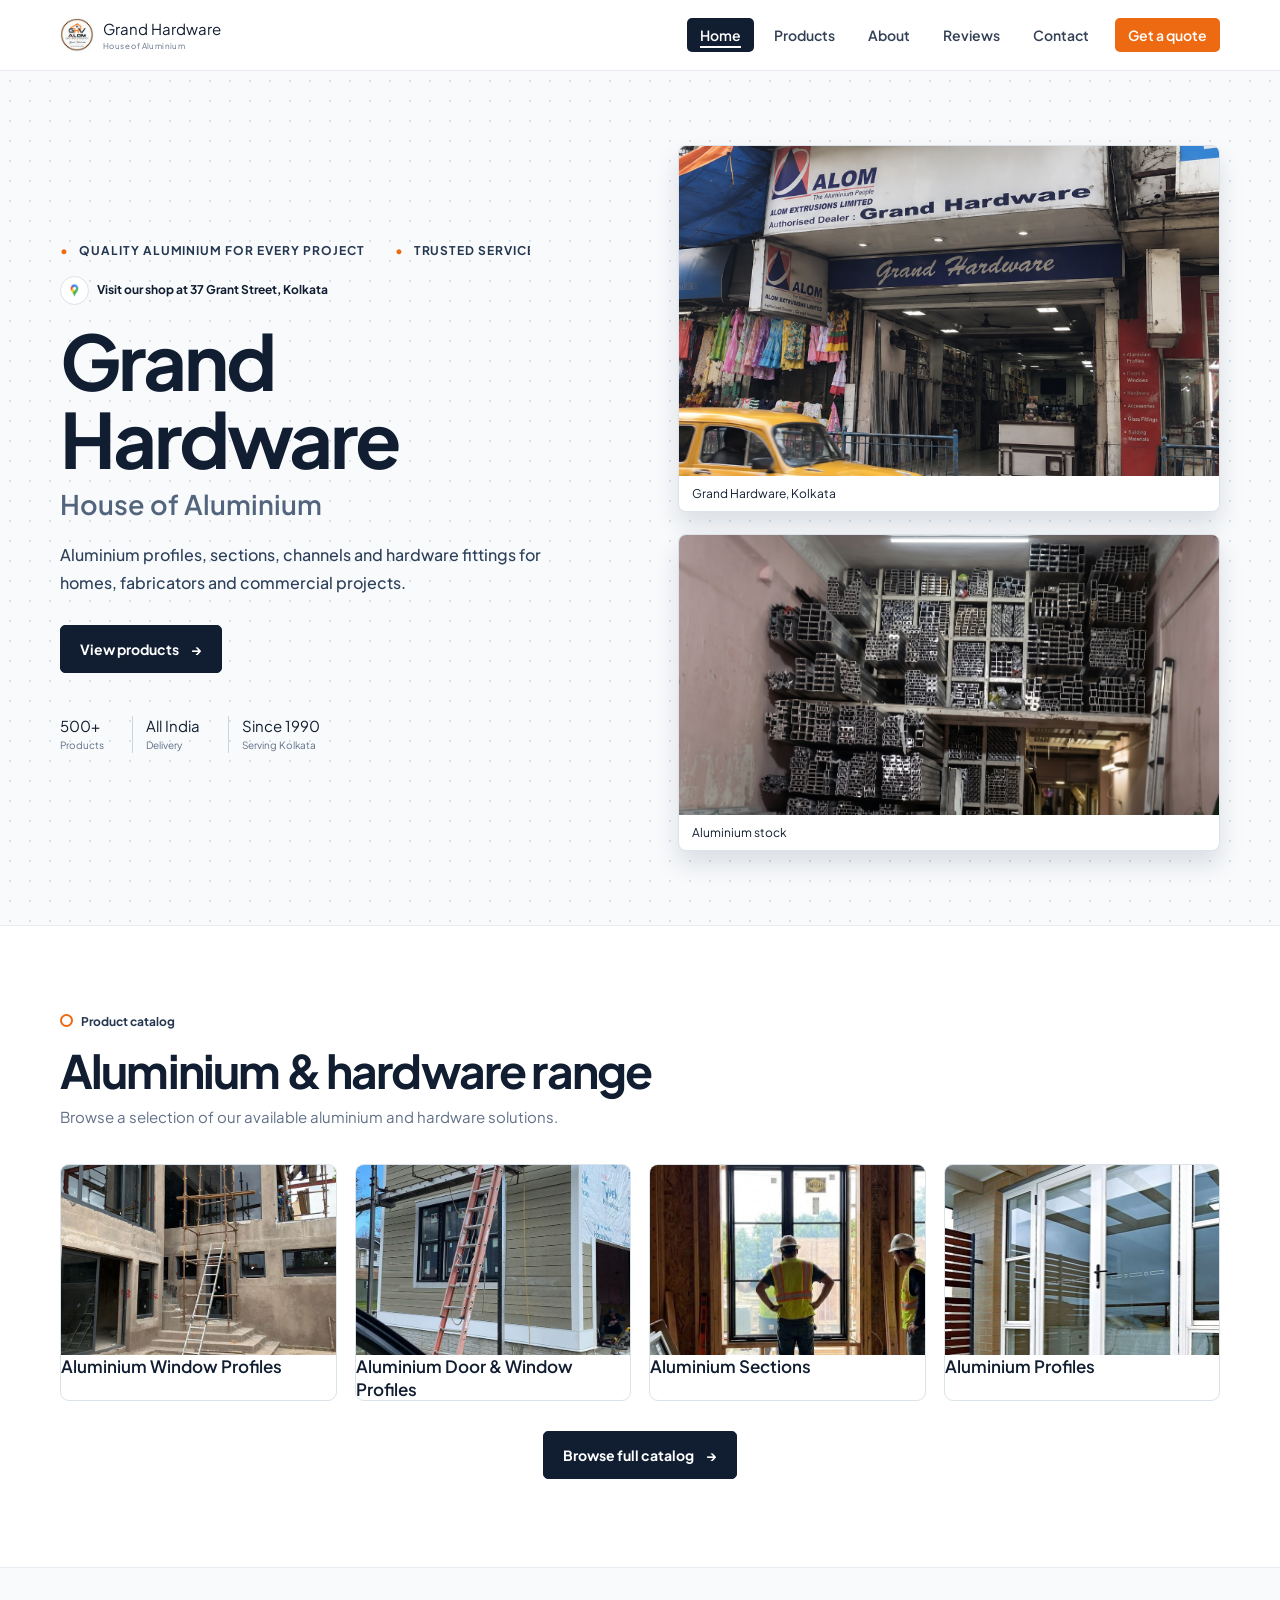
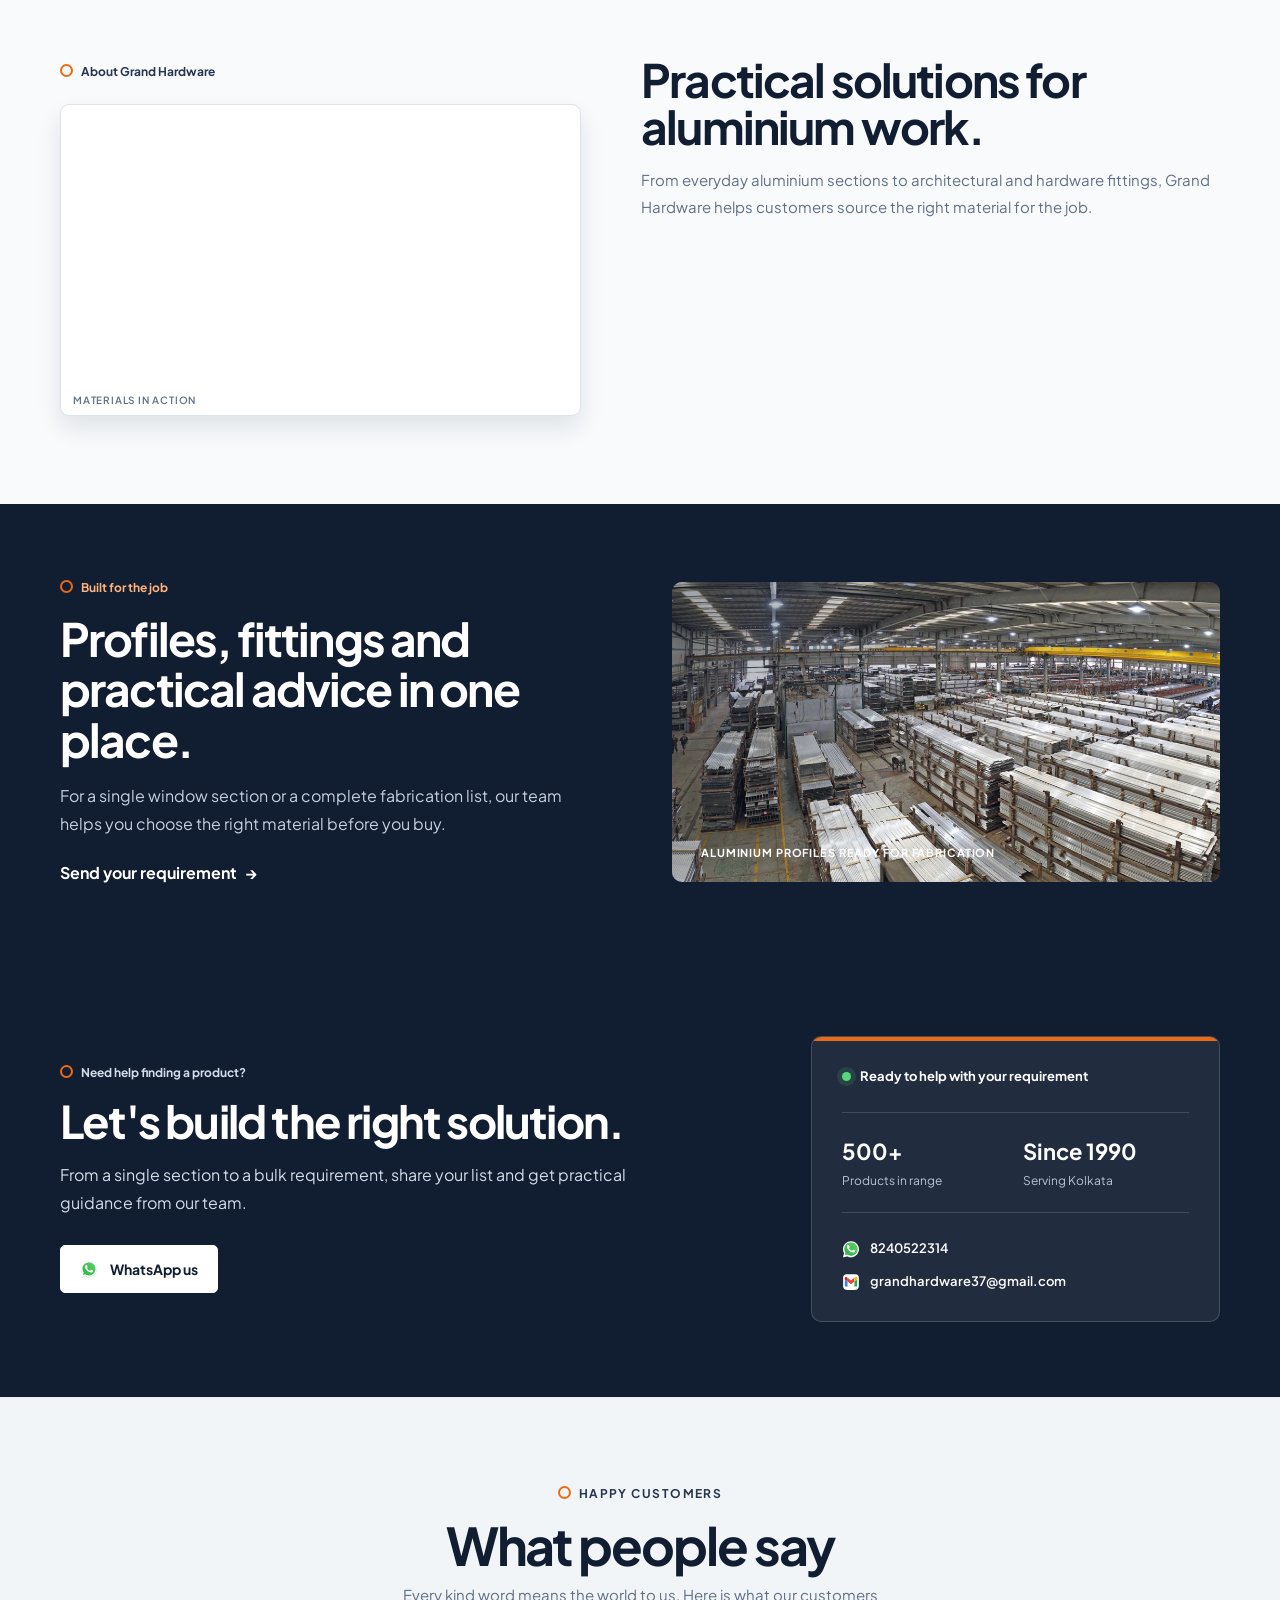
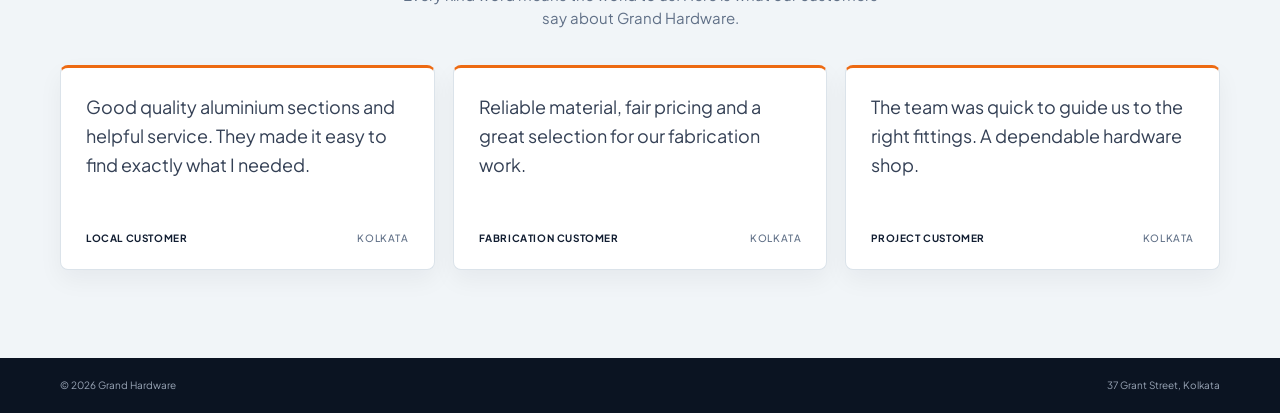
==== commit a4e39784: "Update index.html" ====
--- a/index.html
+++ b/index.html
@@ -1,6 +1,15 @@
 <!doctype html>
 <html lang="en">
 <head>
+  <!-- Google tag (gtag.js) -->
+<script async src="https://www.googletagmanager.com/gtag/js?id=G-HH9H60R9M6"></script>
+<script>
+  window.dataLayer = window.dataLayer || [];
+  function gtag(){dataLayer.push(arguments);}
+  gtag('js', new Date());
+
+  gtag('config', 'G-HH9H60R9M6');
+</script>
   <meta charset="utf-8">
   <meta name="viewport" content="width=device-width, initial-scale=1">
   <meta name="description" content="Grand Hardware — aluminium profiles, sections and hardware fittings in Kolkata.">
--- a/style.css
+++ b/style.css
@@ -1382,10 +1382,6 @@
     .shop-images { grid-template-columns: 1fr; gap: 14px }
     .shop-main img, .shop-small img { height: 230px }
 
-    .home-page .hero-grid { gap: 26px; padding-top: 36px }
-    .home-page .shop-small { display: none }
-    .home-page .shop-main img { height: 230px; object-position: center }
-
     footer .container { gap: 8px; flex-wrap: wrap; justify-content: center; text-align: center }
 
     .supply-grid { grid-template-columns: 1fr; gap: 30px }
@@ -1474,10 +1470,6 @@
     .stat-row { grid-template-columns: 1fr; gap: 9px; padding: 9px }
     .stat-row div { padding: 24px 14px 20px }
 
-    .home-page .hero-grid { padding-bottom: 42px }
-    .home-page .quick-stats { grid-template-columns: repeat(2,1fr); gap: 8px }
-    .home-page .quick-stats span { min-height: 56px; display: grid; place-items: center; align-content: center }
-    .home-page .quick-stats span:last-child { grid-column: 1 / -1 }
 }
 
 @media (max-width: 360px) {
@@ -1503,3 +1495,29 @@
 .modern-card h2 { font-size: clamp(28px, 3vw, 42px); line-height: 1.14; letter-spacing: -.04em }
 body:has(.page-hero) .about-video { background-image: url("product%20image%20box/aluminium-profiles-detail.jpg") }
 body:has(.page-hero) .about-video figcaption { display: none }
+
+/* Home hero: one authoritative mobile layout, isolated from other pages. */
+@media (max-width: 768px) {
+    .home-page .hero,
+    .home-page .hero-grid,
+    .home-page .hero-copy { width: 100%; max-width: 100%; min-width: 0 }
+
+    .home-page .hero { min-height: 0 }
+    .home-page .hero-grid { display: block; padding: 32px 0 42px }
+    .home-page .hero-copy { padding: 18px; border: 1px solid var(--line); border-radius: 12px; background: rgba(255,255,255,.82); box-shadow: 0 12px 28px rgba(17,29,49,.06) }
+    .home-page .shop-images { display: none }
+
+    .home-page .home-loop { width: 100%; max-width: 100%; min-width: 0 }
+    .home-page .hero-location { display: flex; max-width: 100%; min-width: 0; align-items: flex-start }
+    .home-page .hero-location span,
+    .home-page .intro,
+    .home-page .hero h1 { min-width: 0; overflow-wrap: anywhere }
+    .home-page .hero h1 { font-size: clamp(38px, 11vw, 48px) }
+    .home-page .button { max-width: 100%; white-space: normal }
+
+    .home-page .quick-stats { display: grid; grid-template-columns: repeat(2, minmax(0, 1fr)); width: 100%; max-width: 100%; min-width: 0; gap: 8px; margin-top: 24px }
+    .home-page .quick-stats span,
+    .home-page .quick-stats span:first-child { min-width: 0; padding: 10px 7px; border: 1px solid var(--line); border-radius: 6px; background: #fff; overflow-wrap: anywhere; text-align: center }
+    .home-page .quick-stats span:last-child { grid-column: 1 / -1 }
+    .home-page .quick-stats b { font-size: 13px }
+}
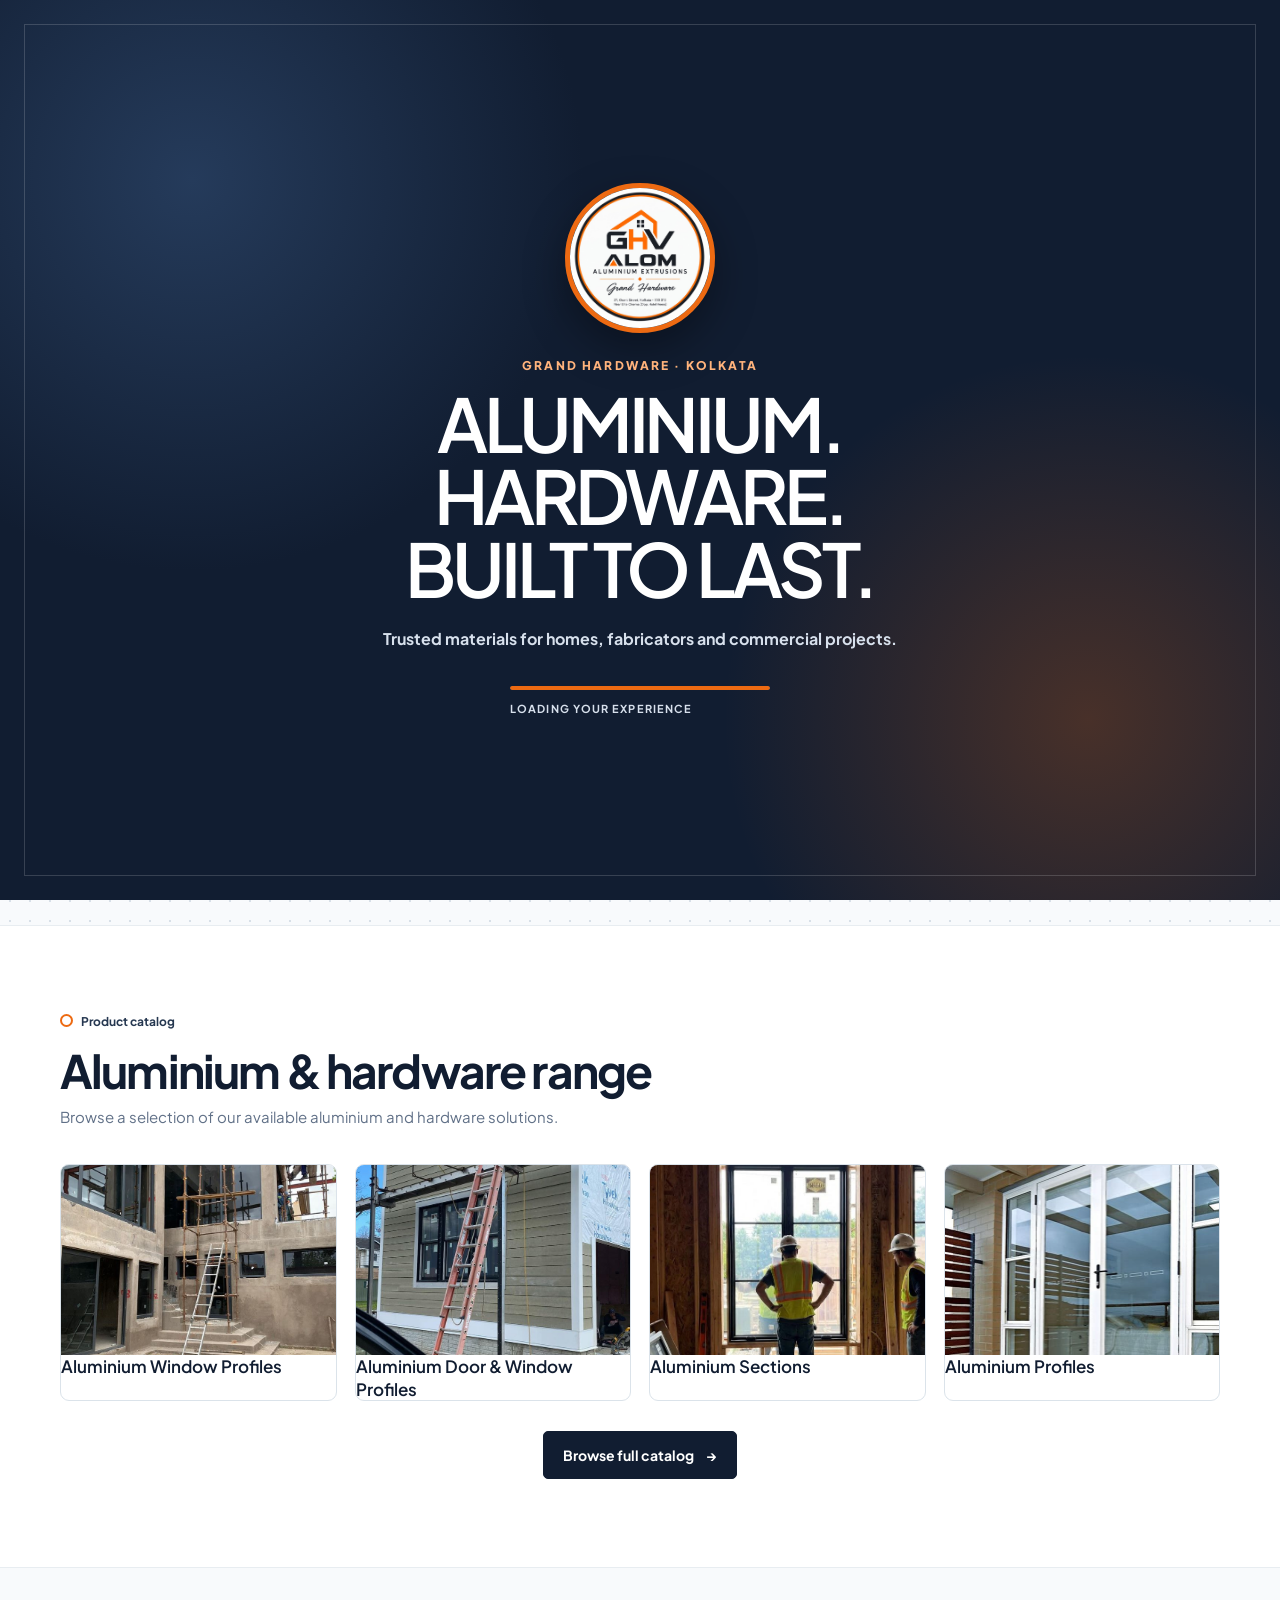
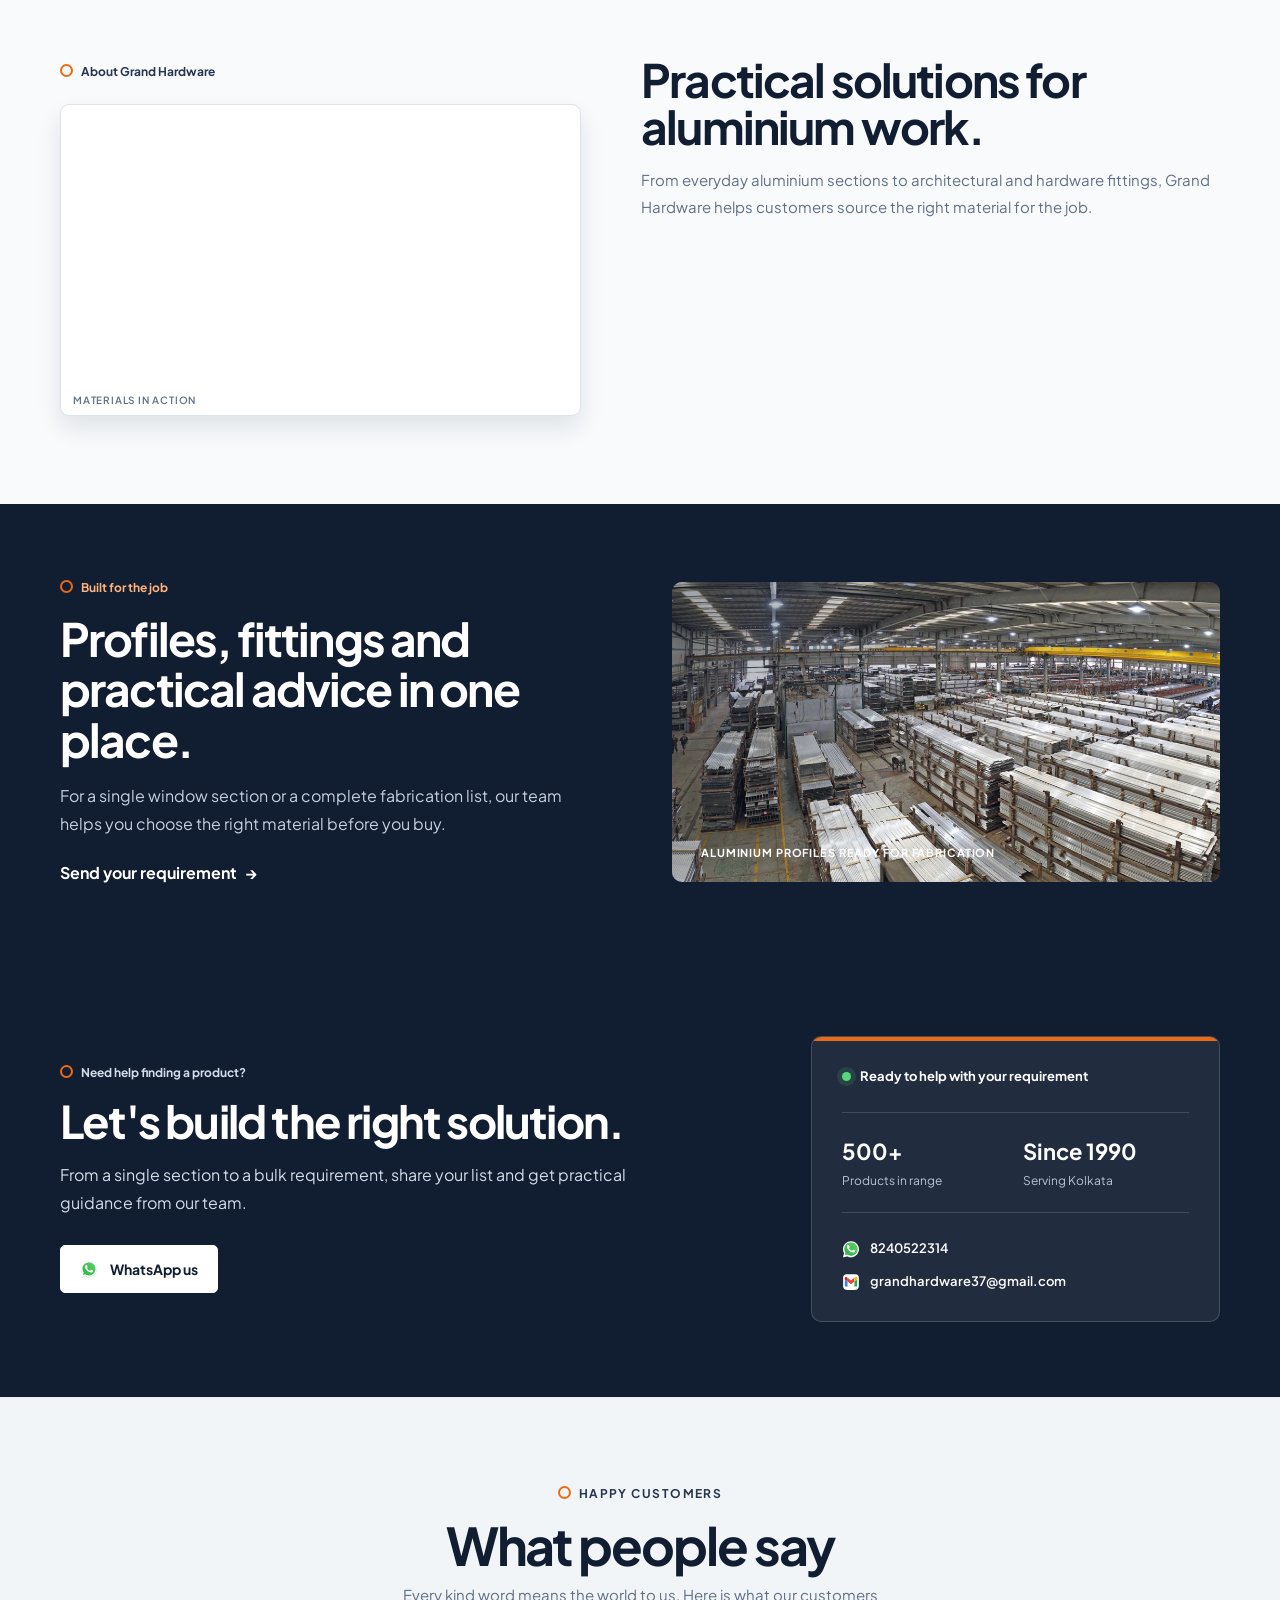
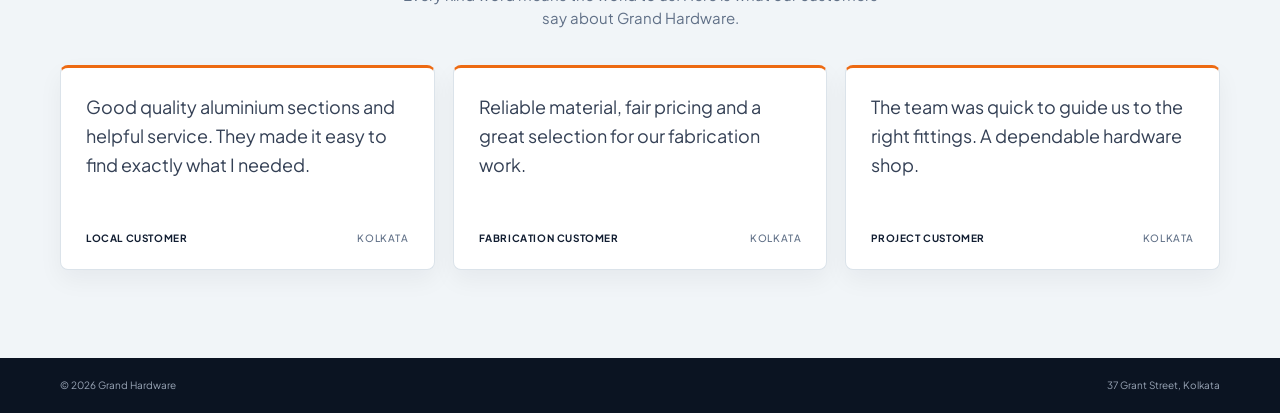
==== commit 48f88a74: "Add on-page SEO meta tags, title and OG tags" ====
--- a/index.html
+++ b/index.html
@@ -12,8 +12,21 @@
 </script>
   <meta charset="utf-8">
   <meta name="viewport" content="width=device-width, initial-scale=1">
-  <meta name="description" content="Grand Hardware — aluminium profiles, sections and hardware fittings in Kolkata.">
-  <title>Grand Hardware — House of Aluminium</title>
+  <title>Grand Hardware - House of Aluminium | Kolkata</title>
+  <meta name="title" content="Grand Hardware - House of Aluminium | Kolkata">
+  <meta name="description" content="Grand Hardware is Kolkata's trusted supplier for aluminium profiles, architectural sections, and hardware fittings. Explore premium quality profiles and accessories.">
+  <meta name="keywords" content="Grand Hardware, aluminium profiles, aluminium section Kolkata, architectural fittings, hardware shop Kolkata">
+
+  <link rel="canonical" href="https://grandhardware.in/">
+
+  <meta property="og:type" content="website">
+  <meta property="og:url" content="https://grandhardware.in/">
+  <meta property="og:title" content="Grand Hardware - House of Aluminium">
+  <meta property="og:description" content="Quality aluminium profiles, sections, and architectural hardware fittings in Kolkata.">
+  <meta property="og:image" content="https://grandhardware.in/shop1.png">
+
+  <meta name="geo.region" content="IN-WB">
+  <meta name="geo.placename" content="Kolkata">
   <link rel="preconnect" href="https://fonts.googleapis.com">
   <link rel="preconnect" href="https://fonts.gstatic.com" crossorigin>
   <link href="https://fonts.googleapis.com/css2?family=Plus+Jakarta+Sans:wght@400;500;600;700;800&display=swap" rel="stylesheet">
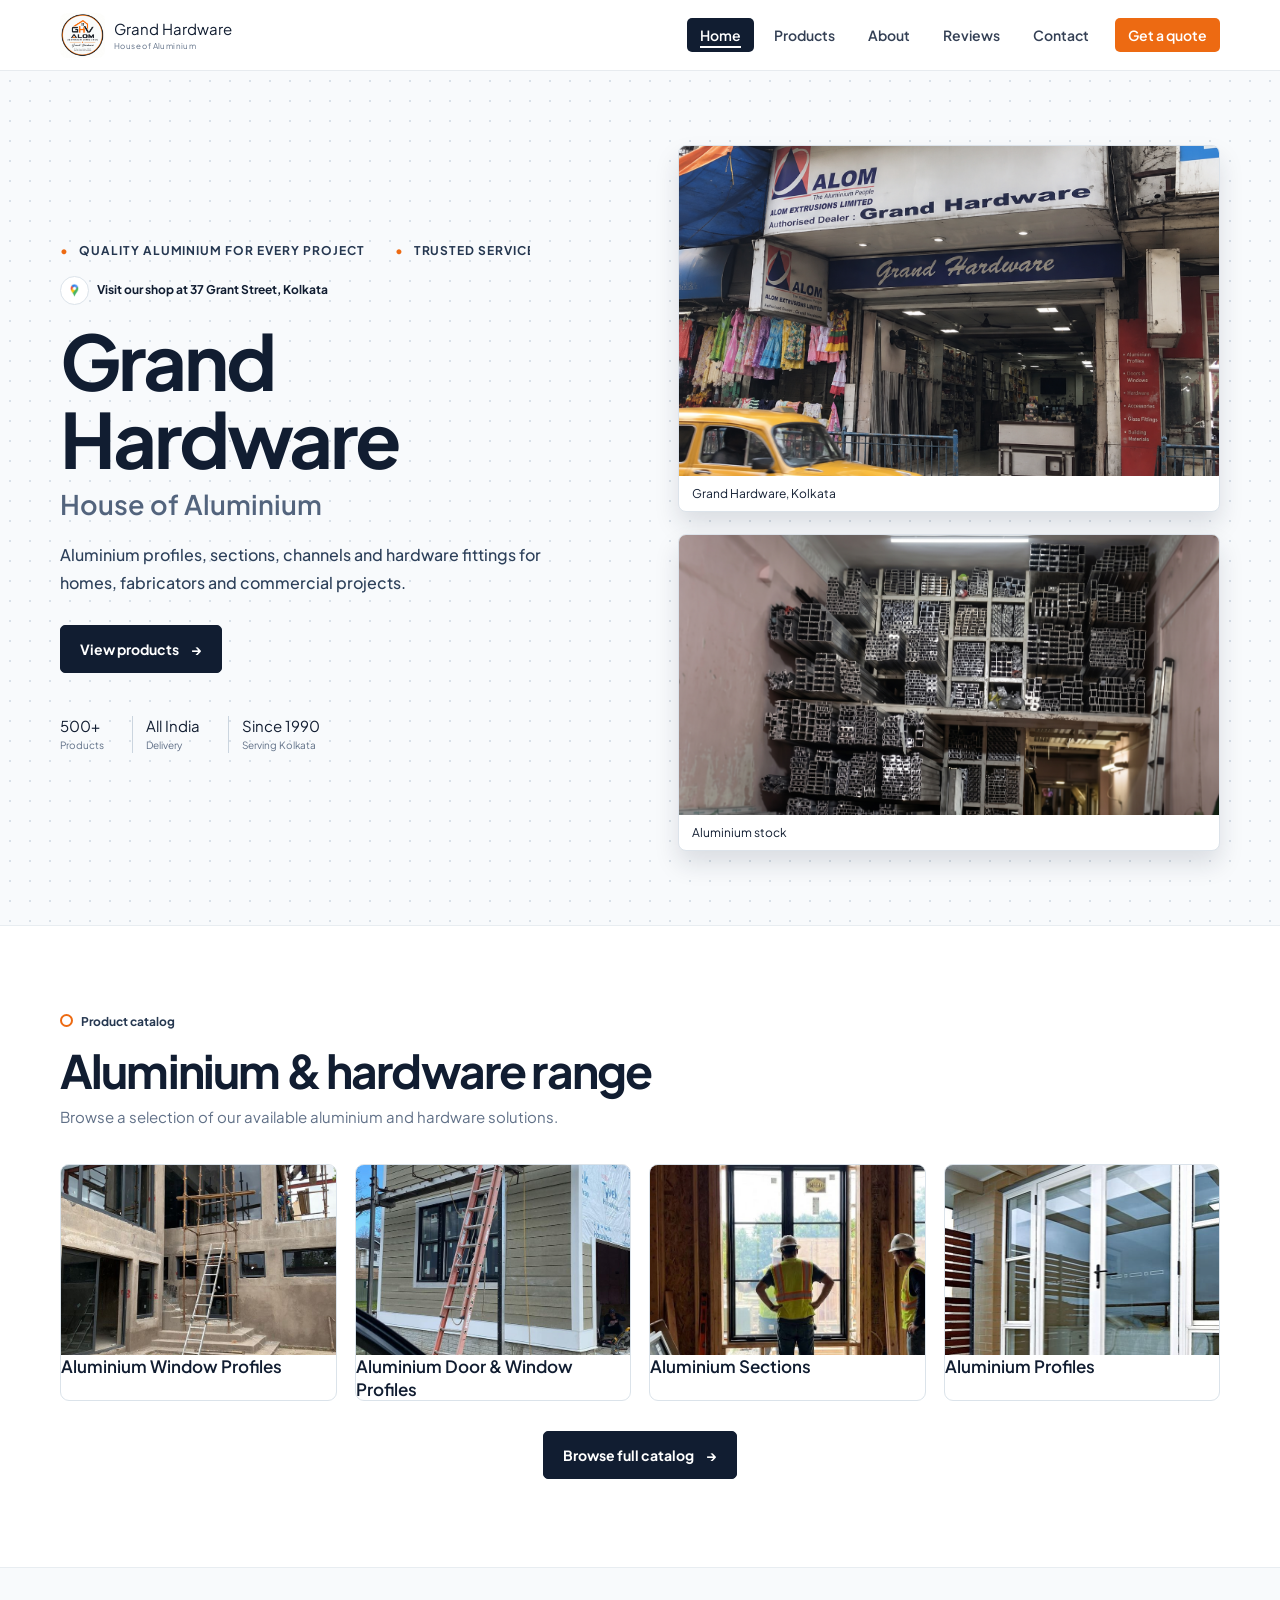
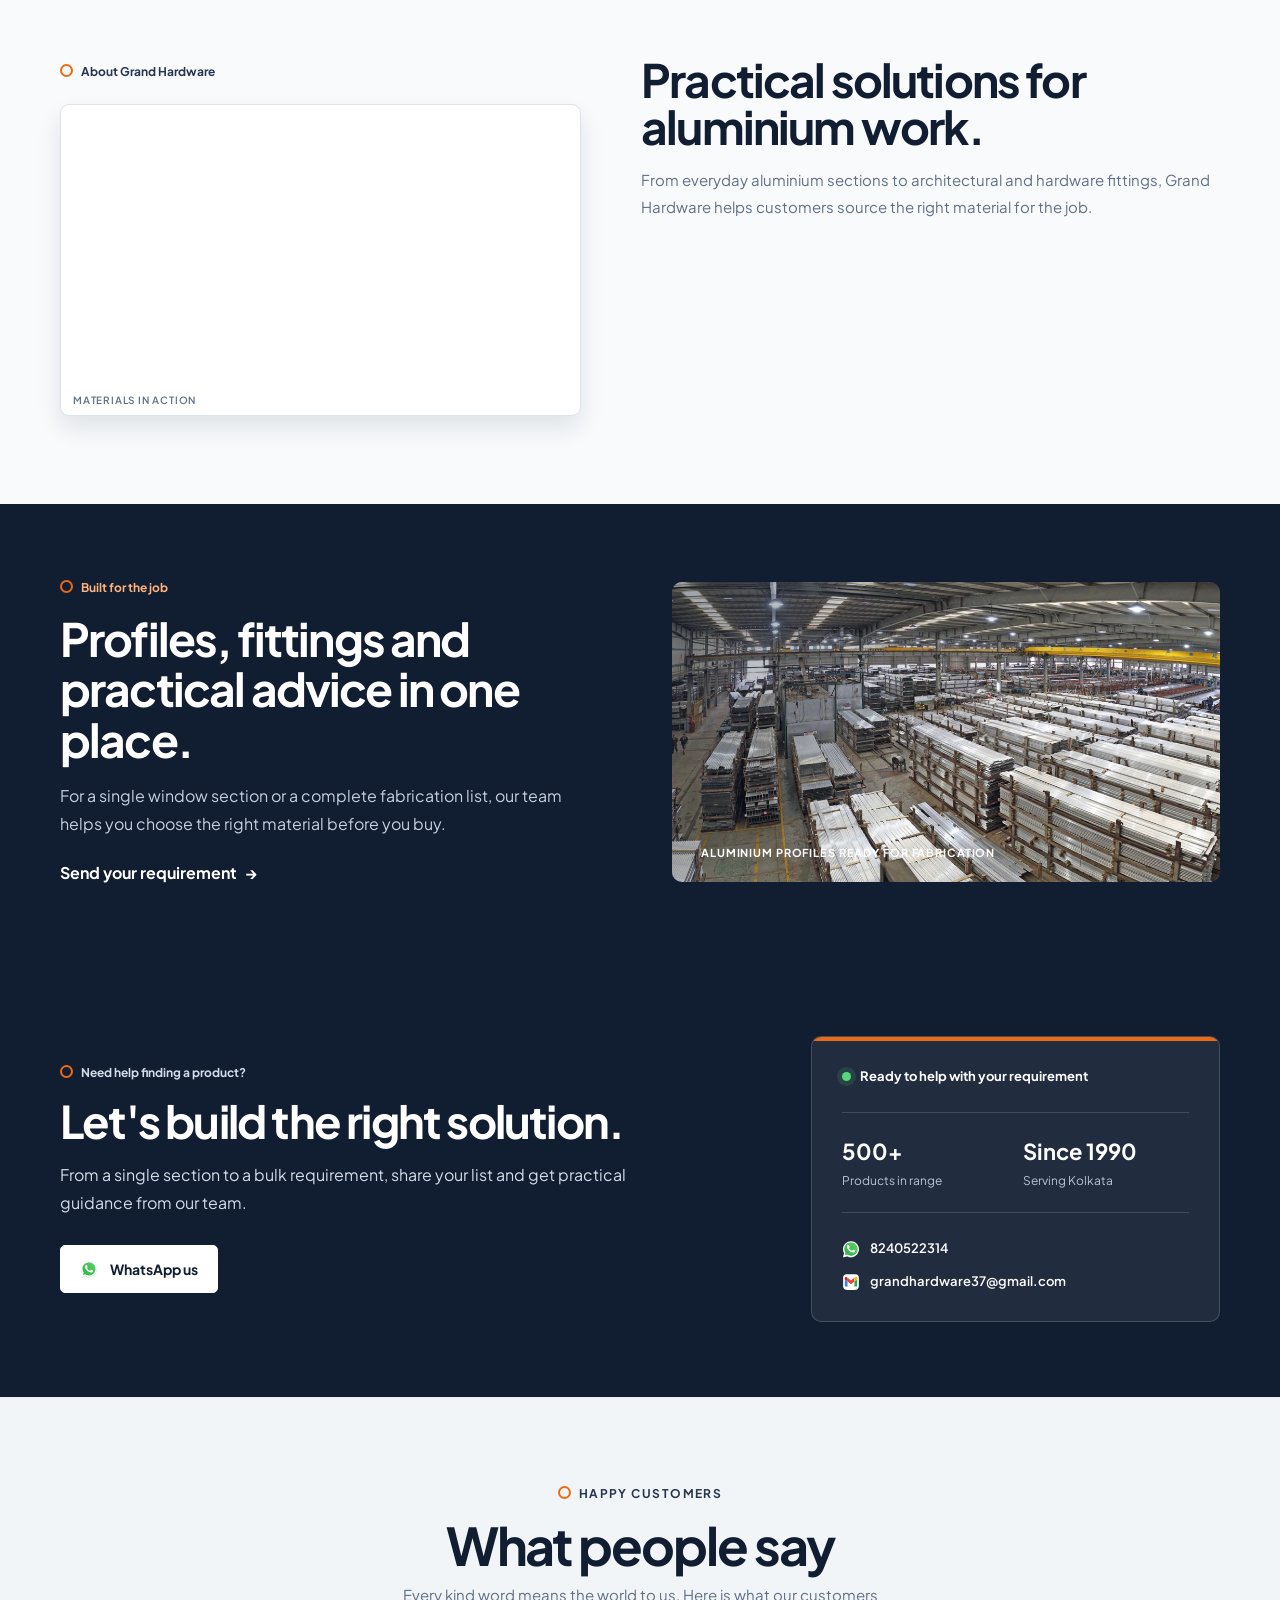
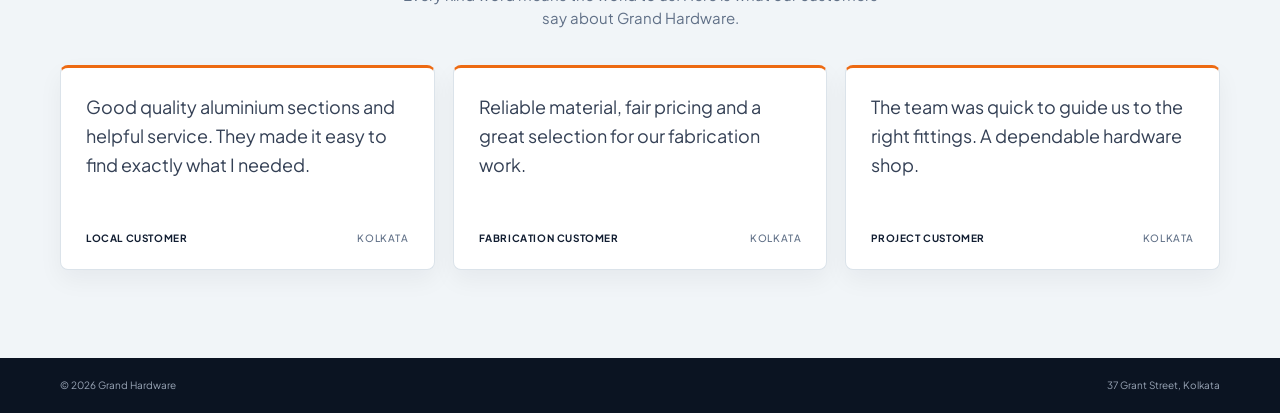
==== commit 83fa5262: "Update store logo, favicon and header branding" ====
--- a/index.html
+++ b/index.html
@@ -23,10 +23,11 @@
   <meta property="og:url" content="https://grandhardware.in/">
   <meta property="og:title" content="Grand Hardware - House of Aluminium">
   <meta property="og:description" content="Quality aluminium profiles, sections, and architectural hardware fittings in Kolkata.">
-  <meta property="og:image" content="https://grandhardware.in/shop1.png">
+  <meta property="og:image" content="https://grandhardware.in/logo/WhatsApp%20Image%202026-09-14%20at%2010.08.38%20PM.jpeg">
 
   <meta name="geo.region" content="IN-WB">
   <meta name="geo.placename" content="Kolkata">
+  <link rel="icon" type="image/jpeg" href="logo/WhatsApp%20Image%202026-09-14%20at%2010.08.38%20PM.jpeg">
   <link rel="preconnect" href="https://fonts.googleapis.com">
   <link rel="preconnect" href="https://fonts.gstatic.com" crossorigin>
   <link href="https://fonts.googleapis.com/css2?family=Plus+Jakarta+Sans:wght@400;500;600;700;800&display=swap" rel="stylesheet">
--- a/style.css
+++ b/style.css
@@ -59,9 +59,9 @@
 }
 
 .brand img {
-    width: 34px;
-    height: 34px;
-    object-fit: cover;
+    width: auto;
+    height: 45px;
+    object-fit: contain;
     border-radius: 7px
 }
 
